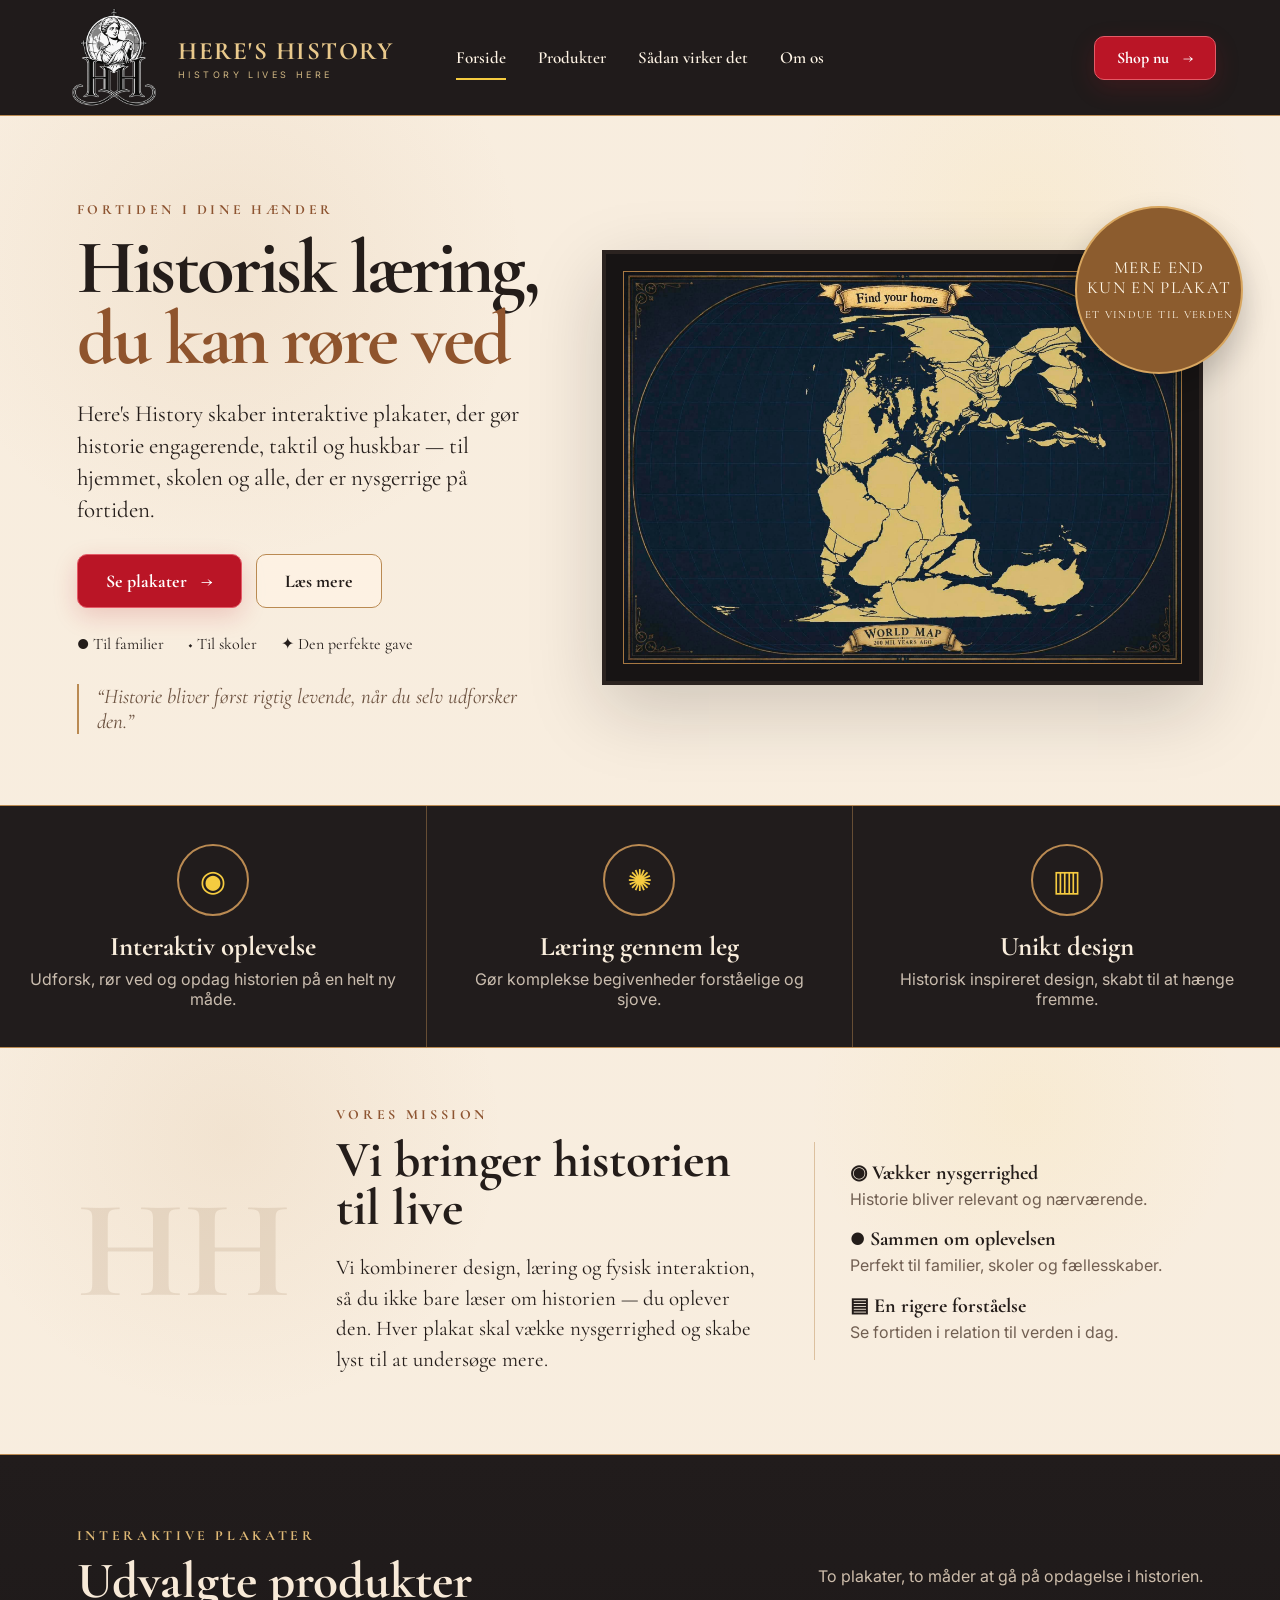
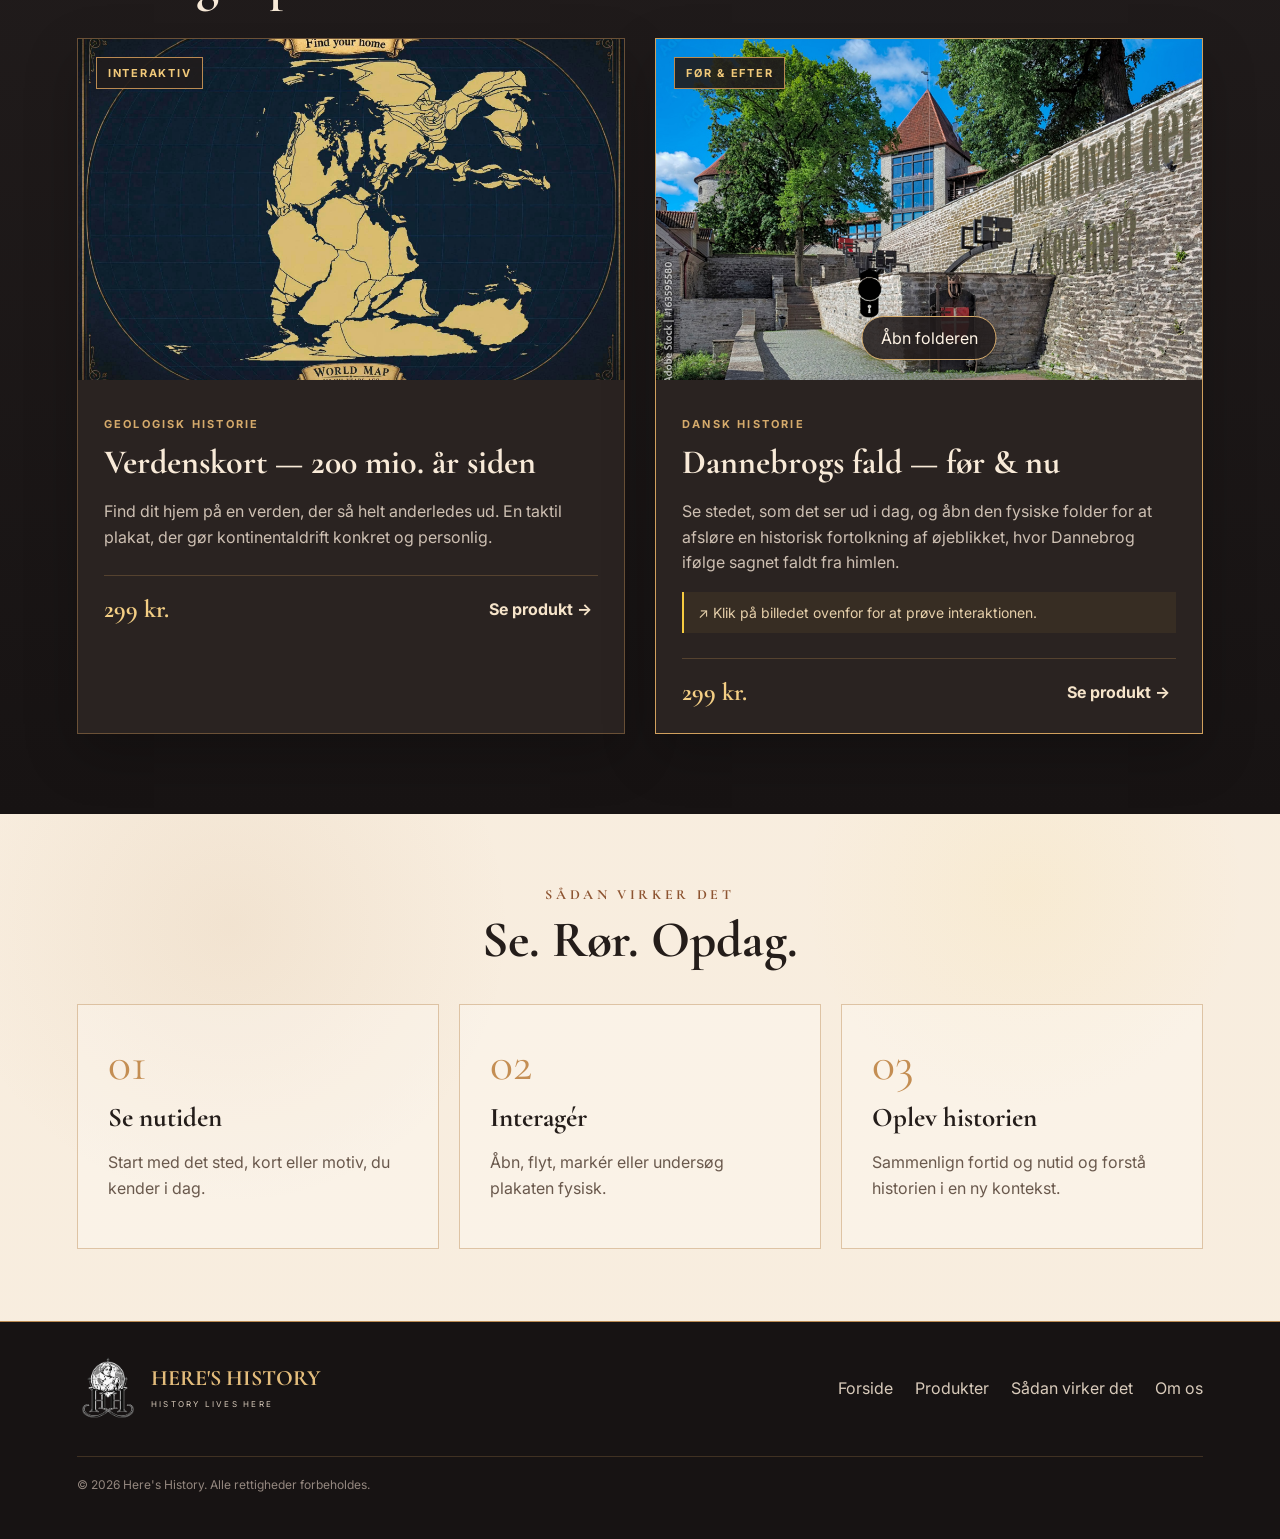
==== index.html @ 6cce4ac6 "Initial commit" ====
<!doctype html>
<html lang="da">

<head>
  <meta charset="utf-8" />
  <meta name="viewport" content="width=device-width, initial-scale=1" />

  <meta
          name="description"
          content="Here's History – historisk læring gennem interaktive plakater."
  />

  <title>Here's History — Historisk læring, du kan røre ved</title>

  <!-- Google Fonts -->
  <link rel="preconnect" href="https://fonts.googleapis.com">
  <link rel="preconnect" href="https://fonts.gstatic.com" crossorigin>

  <link
          href="https://fonts.googleapis.com/css2?family=Cormorant+Garamond:wght@500;600;700&family=Inter:wght@400;500;600;700&display=swap"
          rel="stylesheet"
  >

  <!-- CSS -->
  <link rel="stylesheet" href="style.css" />

  <!-- JavaScript -->
  <script src="script.js" defer></script>
</head>

<body>


<!-- =====================================================
     HEADER / NAVIGATION
====================================================== -->

<header class="site-header" id="top">

  <!-- Logo -->
  <a
          class="brand"
          href="#top"
          aria-label="Here's History forside"
  >

    <img
            src="assets/logo.png"
            alt="Here's History logo"
    />

    <div>
        <span class="brand-name">
          HERE'S HISTORY
        </span>

      <span class="brand-tagline">
          HISTORY LIVES HERE
        </span>
    </div>

  </a>


  <!-- Mobile menu button -->
  <button
          class="menu-toggle"
          aria-label="Åbn menu"
          aria-expanded="false"
  >
    ☰
  </button>


  <!-- Navigation -->
  <nav
          class="main-nav"
          aria-label="Primær navigation"
  >

    <a
            class="active"
            href="#top"
    >
      Forside
    </a>

    <a href="#products">
      Produkter
    </a>

    <a href="#how">
      Sådan virker det
    </a>

    <a href="#about">
      Om os
    </a>

  </nav>


  <!-- Shop button -->
  <a
          class="btn btn-red btn-small"
          href="#products"
  >
    Shop nu
    <span>→</span>
  </a>

</header>



<main>


  <!-- =====================================================
       SECTION 1: HERO
  ====================================================== -->

  <section class="hero parchment-section">


    <!-- Hero text -->
    <div class="hero-copy reveal">

      <p class="eyebrow">
        FORTIDEN I DINE HÆNDER
      </p>

      <h1>
        Historisk læring,
        <br>
        <span>du kan røre ved</span>
      </h1>

      <p class="lead">
        Here's History skaber interaktive plakater,
        der gør historie engagerende, taktil og huskbar
        — til hjemmet, skolen og alle, der er
        nysgerrige på fortiden.
      </p>


      <!-- Hero buttons -->
      <div class="hero-actions">

        <a
                class="btn btn-red"
                href="#products"
        >
          Se plakater
          <span>→</span>
        </a>

        <a
                class="btn btn-outline"
                href="#about"
        >
          Læs mere
        </a>

      </div>


      <!-- Target groups -->
      <div class="audiences">

          <span>
            ● Til familier
          </span>

        <span>
            ◆ Til skoler
          </span>

        <span>
            ✦ Den perfekte gave
          </span>

      </div>


      <!-- Quote -->
      <blockquote>
        “Historie bliver først rigtig levende,
        når du selv udforsker den.”
      </blockquote>

    </div>



    <!-- Hero product image -->
    <div class="hero-visual reveal">

      <div class="hero-frame">

        <img
                src="assets/world-map.png"
                alt="Interaktiv verdenskort-plakat fra Here's History"
        />

      </div>


      <!-- Hero badge -->
      <div class="hero-badge">

        MERE END
        <br>

        KUN EN PLAKAT
        <br>

        <span>
            ET VINDUE TIL VERDEN
          </span>

      </div>

    </div>

  </section>



  <!-- =====================================================
       SECTION 2: BENEFITS
  ====================================================== -->

  <section
          class="benefits"
          id="how"
  >


    <!-- Benefit 1 -->
    <article>

      <div class="icon">
        ◉
      </div>

      <h3>
        Interaktiv oplevelse
      </h3>

      <p>
        Udforsk, rør ved og opdag historien
        på en helt ny måde.
      </p>

    </article>


    <!-- Benefit 2 -->
    <article>

      <div class="icon">
        ✺
      </div>

      <h3>
        Læring gennem leg
      </h3>

      <p>
        Gør komplekse begivenheder
        forståelige og sjove.
      </p>

    </article>


    <!-- Benefit 3 -->
    <article>

      <div class="icon">
        ▥
      </div>

      <h3>
        Unikt design
      </h3>

      <p>
        Historisk inspireret design,
        skabt til at hænge fremme.
      </p>

    </article>

  </section>



  <!-- =====================================================
       SECTION 3: ABOUT / MISSION
  ====================================================== -->

  <section
          class="mission parchment-section"
          id="about"
  >


    <!-- Decorative text -->
    <div
            class="mission-art"
            aria-hidden="true"
    >
      HH
    </div>


    <!-- Mission text -->
    <div class="mission-copy reveal">

      <p class="eyebrow">
        VORES MISSION
      </p>

      <h2>
        Vi bringer historien til live
      </h2>

      <p>
        Vi kombinerer design, læring og fysisk
        interaktion, så du ikke bare læser om
        historien — du oplever den.

        Hver plakat skal vække nysgerrighed
        og skabe lyst til at undersøge mere.
      </p>

    </div>


    <!-- Mission points -->
    <div class="mission-points reveal">


      <div>

        <strong>
          ◉ Vækker nysgerrighed
        </strong>

        <span>
            Historie bliver relevant og nærværende.
          </span>

      </div>


      <div>

        <strong>
          ● Sammen om oplevelsen
        </strong>

        <span>
            Perfekt til familier, skoler
            og fællesskaber.
          </span>

      </div>


      <div>

        <strong>
          ▤ En rigere forståelse
        </strong>

        <span>
            Se fortiden i relation
            til verden i dag.
          </span>

      </div>

    </div>

  </section>



  <!-- =====================================================
       SECTION 4: PRODUCTS
  ====================================================== -->

  <section
          class="products-section"
          id="products"
  >


    <!-- Products heading -->
    <div class="section-heading">

      <div>

        <p class="eyebrow light">
          INTERAKTIVE PLAKATER
        </p>

        <h2>
          Udvalgte produkter
        </h2>

      </div>


      <p class="section-intro">
        To plakater, to måder at gå på
        opdagelse i historien.
      </p>

    </div>



    <!-- Product grid -->
    <div class="product-grid">


      <!-- =================================================
           PRODUCT 1: WORLD MAP
      ================================================== -->

      <article class="product-card reveal">


        <!-- Product image -->
        <div class="product-media map-product">

          <img
                  src="assets/world-map.png"
                  alt="Verdenskort 200 millioner år siden"
          />

          <span class="product-chip">
              INTERAKTIV
            </span>

        </div>



        <!-- Product information -->
        <div class="product-info">

          <p class="product-kicker">
            GEOLOGISK HISTORIE
          </p>

          <h3>
            Verdenskort — 200 mio. år siden
          </h3>

          <p>
            Find dit hjem på en verden,
            der så helt anderledes ud.

            En taktil plakat, der gør
            kontinentaldrift konkret og personlig.
          </p>


          <div class="product-bottom">

            <strong>
              299 kr.
            </strong>

            <button class="text-link">
              Se produkt →
            </button>

          </div>

        </div>

      </article>



      <!-- =================================================
           PRODUCT 2: DANNEBROG
      ================================================== -->

      <article class="product-card featured reveal">


        <!-- Interactive product image -->
        <div
                class="product-media dannebrog-demo"
                data-state="closed"
        >


          <!-- Current image -->
          <img
                  class="dannebrog-img now"
                  src="assets/dannebrog-now.jpg"
                  alt="Nutidigt billede af stedet for fortællingen om Dannebrogs fald"
          />


          <!-- Historical image -->
          <img
                  class="dannebrog-img past"
                  src="assets/dannebrog-open.jpg"
                  alt="Historisk motiv vist når Dannebrog-folderen åbnes"
          />


          <!-- Interactive overlay -->
          <div class="fold-overlay">

            <span class="fold-line"></span>


            <button
                    class="fold-toggle"
                    type="button"
                    aria-pressed="false"
            >

                <span class="closed-label">
                  Åbn folderen
                </span>

              <span class="open-label">
                  Luk folderen
                </span>

            </button>

          </div>


          <span class="product-chip">
              FØR & EFTER
            </span>

        </div>



        <!-- Product information -->
        <div class="product-info">

          <p class="product-kicker">
            DANSK HISTORIE
          </p>

          <h3>
            Dannebrogs fald — før & nu
          </h3>

          <p>
            Se stedet, som det ser ud i dag,
            og åbn den fysiske folder for at
            afsløre en historisk fortolkning af
            øjeblikket, hvor Dannebrog ifølge
            sagnet faldt fra himlen.
          </p>


          <!-- Interaction message -->
          <div class="interaction-note">

              <span>
                ↗
              </span>

            Klik på billedet ovenfor
            for at prøve interaktionen.

          </div>


          <div class="product-bottom">

            <strong>
              299 kr.
            </strong>

            <button class="text-link">
              Se produkt →
            </button>

          </div>

        </div>

      </article>

    </div>

  </section>



  <!-- =====================================================
       SECTION 5: HOW IT WORKS
  ====================================================== -->

  <section class="story-strip parchment-section">


    <p class="eyebrow">
      SÅDAN VIRKER DET
    </p>


    <h2>
      Se. Rør. Opdag.
    </h2>



    <div class="steps">


      <!-- Step 1 -->
      <div>

          <span>
            01
          </span>

        <h3>
          Se nutiden
        </h3>

        <p>
          Start med det sted, kort eller motiv,
          du kender i dag.
        </p>

      </div>


      <!-- Step 2 -->
      <div>

          <span>
            02
          </span>

        <h3>
          Interagér
        </h3>

        <p>
          Åbn, flyt, markér eller undersøg
          plakaten fysisk.
        </p>

      </div>


      <!-- Step 3 -->
      <div>

          <span>
            03
          </span>

        <h3>
          Oplev historien
        </h3>

        <p>
          Sammenlign fortid og nutid
          og forstå historien i en ny kontekst.
        </p>

      </div>

    </div>

  </section>


</main>



<!-- =====================================================
     FOOTER
====================================================== -->

<footer class="footer">


  <!-- Footer logo -->
  <div class="footer-brand">

    <img
            src="assets/logo.png"
            alt="Here's History logo"
    />

    <div>

      <strong>
        HERE'S HISTORY
      </strong>

      <span>
          HISTORY LIVES HERE
        </span>

    </div>

  </div>



  <!-- Footer navigation -->
  <nav>

    <a href="#top">
      Forside
    </a>

    <a href="#products">
      Produkter
    </a>

    <a href="#how">
      Sådan virker det
    </a>

    <a href="#about">
      Om os
    </a>

  </nav>



  <!-- Copyright -->
  <p>
    © 2026 Here's History.
    Alle rettigheder forbeholdes.
  </p>

</footer>


</body>
</html>
---- style.css ----
/* =========================================================
   01. BRAND COLORS / VARIABLES
========================================================= */

:root {
  --black: #211c1c;
  --brown: #ba8a52;
  --cream: #fff4e5;
  --gold: #f5cb40;
  --red: #ba1526;

  --ink: #241d1a;
  --muted: #66584c;

  --line: rgba(186, 138, 82, 0.45);

  --shadow:
          0 24px 70px rgba(24, 18, 14, 0.18);
}



/* =========================================================
   02. RESET / GENERAL
========================================================= */

* {
  box-sizing: border-box;
}

html {
  scroll-behavior: smooth;
}

body {
  margin: 0;

  background: var(--black);
  color: var(--ink);

  font-family:
          Inter,
          system-ui,
          sans-serif;
}

a {
  color: inherit;
  text-decoration: none;
}

button {
  font: inherit;
}

img {
  display: block;
  max-width: 100%;
}



/* =========================================================
   03. HEADER
========================================================= */

.site-header {
  height: 116px;

  position: sticky;
  top: 0;

  z-index: 50;

  display: grid;
  grid-template-columns:
    1fr auto 1fr;

  align-items: center;

  gap: 28px;

  padding:
          0 5vw;

  background:
          rgba(33, 28, 28, 0.97);

  border-bottom:
          1px solid var(--brown);

  color:
          var(--cream);

  backdrop-filter:
          blur(14px);
}



/* =========================================================
   04. BRAND / LOGO
========================================================= */

.brand {
  display: flex;
  align-items: center;

  gap: 14px;

  width: max-content;
}

.brand img {
  width: 100px;
  height: 100px;

  object-fit: contain;
}

.brand-name {
  display: block;

  font-family:
          "Cormorant Garamond",
          serif;

  font-weight: 700;

  font-size: 25px;

  letter-spacing:
          0.06em;

  color:
          #e9c98c;
}

.brand-tagline {
  display: block;

  margin-top: 3px;

  font-size: 9px;

  letter-spacing:
          0.38em;

  color:
          #d1b783;
}



/* =========================================================
   05. NAVIGATION
========================================================= */

.main-nav {
  display: flex;

  align-items: center;

  gap: 32px;
}

.main-nav a {
  position: relative;

  font-family:
          "Cormorant Garamond",
          serif;

  font-weight: 600;

  font-size: 17px;
}


/* Navigation underline */

.main-nav a::after {
  content: "";

  position: absolute;

  left: 0;
  right: 100%;

  bottom: -12px;

  height: 2px;

  background:
          var(--gold);

  transition:
          0.25s;
}

.main-nav a:hover::after,
.main-nav a.active::after {
  right: 0;
}


/* Header shop button */

.site-header > .btn {
  justify-self: end;
}


/* Mobile menu button */

.menu-toggle {
  display: none;

  background:
          none;

  border:
          0;

  color:
          white;

  font-size:
          26px;

  cursor:
          pointer;
}



/* =========================================================
   06. BUTTONS
========================================================= */

.btn {
  display:
          inline-flex;

  align-items:
          center;

  justify-content:
          center;

  gap:
          14px;

  padding:
          15px 28px;

  border-radius:
          10px;

  border:
          1px solid transparent;

  font-family:
          "Cormorant Garamond",
          serif;

  font-size:
          18px;

  font-weight:
          700;

  transition:
          0.2s;

  cursor:
          pointer;
}

.btn:hover {
  transform:
          translateY(-2px);
}


/* Red button */

.btn-red {
  background:
          var(--red);

  color:
          white;

  border-color:
          #e45b67;

  box-shadow:
          0 8px 24px
          rgba(186, 21, 38, 0.18);
}


/* Outline button */

.btn-outline {
  background:
          rgba(255, 244, 229, 0.7);

  border-color:
          var(--brown);
}


/* Small button */

.btn-small {
  padding:
          11px 22px;

  font-size:
          16px;
}



/* =========================================================
   07. PARCHMENT BACKGROUND
========================================================= */

.parchment-section {

  background:

          radial-gradient(
                  circle at 18% 22%,
                  rgba(186, 138, 82, 0.10),
                  transparent 25%
          ),

          radial-gradient(
                  circle at 80% 15%,
                  rgba(245, 203, 64, 0.08),
                  transparent 20%
          ),

          linear-gradient(
                  0deg,
                  rgba(255, 244, 229, 0.97),
                  rgba(255, 244, 229, 0.97)
          );
}



/* =========================================================
   08. SHARED HEADINGS
========================================================= */

.eyebrow {
  margin:
          0 0 14px;

  font-family:
          "Cormorant Garamond",
          serif;

  font-size:
          14px;

  font-weight:
          700;

  letter-spacing:
          0.26em;

  color:
          #8d5431;
}

.eyebrow.light {
  color:
          #dfb976;
}


.hero h1,
.mission h2,
.products-section h2,
.story-strip h2 {

  margin:
          0;

  font-family:
          "Cormorant Garamond",
          serif;

  font-weight:
          700;

  line-height:
          0.93;
}



/* =========================================================
   09. HERO SECTION
========================================================= */

.hero {
  min-height:
          690px;

  display:
          grid;

  grid-template-columns:
    0.9fr 1.15fr;

  gap:
          55px;

  align-items:
          center;

  padding:
          64px 6vw 50px;

  border-bottom:
          1px solid var(--brown);

  overflow:
          hidden;
}


/* Hero heading */

.hero h1 {
  font-size:
          clamp(52px, 6vw, 88px);

  letter-spacing:
          -0.035em;
}

.hero h1 span {
  color:
          #8f542d;
}


/* Hero text */

.lead {
  max-width:
          650px;

  font-family:
          "Cormorant Garamond",
          serif;

  font-size:
          23px;

  line-height:
          1.4;
}


/* Hero buttons */

.hero-actions {
  display:
          flex;

  gap:
          14px;

  margin:
          28px 0 26px;
}


/* Audience information */

.audiences {
  display:
          flex;

  flex-wrap:
          wrap;

  gap:
          24px;

  font-family:
          "Cormorant Garamond",
          serif;

  font-size:
          16px;
}


/* Quote */

.hero blockquote {
  max-width:
          490px;

  margin:
          30px 0 0;

  padding-left:
          18px;

  border-left:
          2px solid var(--brown);

  font-family:
          "Cormorant Garamond",
          serif;

  font-style:
          italic;

  font-size:
          21px;

  color:
          #6c5240;
}



/* =========================================================
   10. HERO IMAGE
========================================================= */

.hero-visual {
  position:
          relative;
}

.hero-frame {
  padding:
          17px;

  background:
          #171414;

  border:
          4px solid #2b2320;

  box-shadow:
          var(--shadow);

}

.hero-frame img {
  width:
          100%;

  aspect-ratio:
          1.42 / 1;

  object-fit:
          cover;

  border:
          1px solid #a67842;
}



/* Hero round badge */

.hero-badge {
  position:
          absolute;

  top:
          -44px;

  right:
          -40px;

  width:
          168px;

  height:
          168px;

  border-radius:
          50%;

  display:
          grid;

  place-content:
          center;

  text-align:
          center;

  background:
          #8c5c2e;

  color:
          #fff7e8;

  border:
          2px solid #d8a65f;

  font-family:
          "Cormorant Garamond",
          serif;

  font-size:
          17px;

  line-height:
          1.2;

  letter-spacing:
          0.08em;

  box-shadow:
          0 14px 30px
          rgba(0, 0, 0, 0.2);
}

.hero-badge span {
  display:
          block;

  margin-top:
          10px;

  font-size:
          11px;
}



/* =========================================================
   11. BENEFITS SECTION
========================================================= */

.benefits {
  display:
          grid;

  grid-template-columns:
    repeat(3, 1fr);

  max-width:
          1400px;

  margin:
          auto;

  color:
          #f9eddc;
}

.benefits article {
  padding:
          38px 28px;

  text-align:
          center;

  border-right:
          1px solid rgba(186, 138, 82, 0.45);
}

.benefits article:last-child {
  border-right:
          0;
}



/* Benefit icon */

.icon {
  width:
          72px;

  height:
          72px;

  margin:
          0 auto 14px;

  display:
          grid;

  place-content:
          center;

  border:
          2px solid var(--brown);

  border-radius:
          50%;

  font-size:
          30px;

  color:
          var(--gold);
}


.benefits h3 {
  margin:
          0 0 6px;

  font-family:
          "Cormorant Garamond",
          serif;

  font-size:
          27px;
}

.benefits p {
  margin:
          0;

  color:
          #cabdaf;
}



/* =========================================================
   12. MISSION / ABOUT SECTION
========================================================= */

.mission {
  display:
          grid;

  grid-template-columns:
    0.45fr 1fr 0.9fr;

  gap:
          45px;

  align-items:
          center;

  padding:
          58px 6vw;

  border-top:
          1px solid var(--brown);

  border-bottom:
          1px solid var(--brown);
}


/* Decorative HH */

.mission-art {
  text-align:
          center;

  font-family:
          "Cormorant Garamond",
          serif;

  font-size:
          140px;

  font-weight:
          700;

  color:
          rgba(125, 82, 45, 0.12);
}


.mission h2,
.products-section h2,
.story-strip h2 {
  font-size:
          clamp(42px, 4vw, 62px);
}


.mission-copy p:last-child {
  font-family:
          "Cormorant Garamond",
          serif;

  font-size:
          21px;

  line-height:
          1.45;
}



/* Mission points */

.mission-points {
  padding-left:
          35px;

  border-left:
          1px solid var(--line);
}

.mission-points div {
  display:
          grid;

  gap:
          4px;

  margin:
          18px 0;
}

.mission-points strong {
  font-family:
          "Cormorant Garamond",
          serif;

  font-size:
          20px;
}

.mission-points span {
  color:
          #715f52;
}



/* =========================================================
   13. PRODUCTS SECTION
========================================================= */

.products-section {
  padding:
          72px 6vw 80px;

  color:
          #f8ead8;

  background:
          linear-gradient(
                  180deg,
                  #211c1c,
                  #171313
          );
}



/* Product heading */

.section-heading {
  max-width:
          1500px;

  margin:
          0 auto 32px;

  display:
          flex;

  justify-content:
          space-between;

  align-items:
          end;

  gap:
          30px;
}

.section-intro {
  max-width:
          460px;

  color:
          #cdbdab;

  line-height:
          1.6;
}



/* Product grid */

.product-grid {
  max-width:
          1500px;

  margin:
          auto;

  display:
          grid;

  grid-template-columns:
    1fr 1fr;

  gap:
          30px;
}



/* Product card */

.product-card {
  overflow:
          hidden;

  background:
          #2a2321;

  border:
          1px solid rgba(186, 138, 82, 0.45);

  box-shadow:
          0 20px 50px
          rgba(0, 0, 0, 0.22);
}

.product-card.featured {
  border-color:
          #d1a05d;
}



/* Product image */

.product-media {
  position:
          relative;

  overflow:
          hidden;

  aspect-ratio:
          16 / 10;

  background:
          #0d0d0d;
}

.product-media img {
  width:
          100%;

  height:
          100%;

  object-fit:
          cover;
}



/* Product label */

.product-chip {
  position:
          absolute;

  left:
          18px;

  top:
          18px;

  padding:
          8px 11px;

  background:
          rgba(33, 28, 28, 0.9);

  border:
          1px solid var(--brown);

  color:
          #f1c97a;

  font-size:
          11px;

  font-weight:
          700;

  letter-spacing:
          0.16em;
}



/* Product information */

.product-info {
  padding:
          26px;
}

.product-kicker {
  color:
          #d5aa6b;

  font-size:
          11px;

  font-weight:
          700;

  letter-spacing:
          0.2em;
}

.product-info h3 {
  margin:
          8px 0;

  font-family:
          "Cormorant Garamond",
          serif;

  font-size:
          34px;
}

.product-info > p:not(.product-kicker) {
  color:
          #cdbfb2;

  line-height:
          1.6;
}



/* Product bottom */

.product-bottom {
  display:
          flex;

  align-items:
          center;

  justify-content:
          space-between;

  margin-top:
          25px;

  padding-top:
          18px;

  border-top:
          1px solid rgba(186, 138, 82, 0.3);
}

.product-bottom strong {
  font-family:
          "Cormorant Garamond",
          serif;

  font-size:
          25px;

  color:
          #f3ce84;
}

.text-link {
  border:
          0;

  background:
          none;

  color:
          #f6e4ca;

  cursor:
          pointer;

  font-weight:
          700;
}



/* =========================================================
   14. DANNEBROG INTERACTIVE PRODUCT
========================================================= */

.dannebrog-demo {
  cursor:
          pointer;
}


/* Both images */

.dannebrog-img {
  position:
          absolute;

  inset:
          0;

  transition:
          opacity 0.55s ease,
          transform 0.7s ease;
}



/* Historical image hidden by default */

.dannebrog-img.past {
  opacity:
          0;

  transform:
          scale(1.04);
}



/* Historical image when opened */

.dannebrog-demo[data-state="open"] .past {
  opacity:
          1;

  transform:
          scale(1);
}



/* Current image when opened */

.dannebrog-demo[data-state="open"] .now {
  opacity:
          0;

  transform:
          scale(0.98);
}



/* Overlay */

.fold-overlay {
  position:
          absolute;

  inset:
          0;

  pointer-events:
          none;
}



/* Center fold line */

.fold-line {
  position:
          absolute;

  left:
          50%;

  top:
          0;

  bottom:
          0;

  width:
          1px;

  background:
          linear-gradient(
                  transparent,
                  rgba(255, 255, 255, 0.7),
                  transparent
          );

  opacity:
          0.55;
}



/* Open / close button */

.fold-toggle {
  pointer-events:
          auto;

  position:
          absolute;

  left:
          50%;

  bottom:
          20px;

  transform:
          translateX(-50%);

  padding:
          11px 18px;

  border:
          1px solid #d5aa6b;

  border-radius:
          999px;

  background:
          rgba(33, 28, 28, 0.88);

  color:
          #fff4e5;

  cursor:
          pointer;

  box-shadow:
          0 7px 24px
          rgba(0, 0, 0, 0.28);
}



/* Open text hidden initially */

.open-label {
  display:
          none;
}



/* Switch button text */

.dannebrog-demo[data-state="open"]
.closed-label {
  display:
          none;
}

.dannebrog-demo[data-state="open"]
.open-label {
  display:
          inline;
}



/* Interaction information */

.interaction-note {
  margin-top:
          16px;

  padding:
          12px 14px;

  border-left:
          2px solid var(--gold);

  background:
          rgba(245, 203, 64, 0.06);

  color:
          #e5cfaa;

  font-size:
          14px;
}



/* =========================================================
   15. HOW IT WORKS SECTION
========================================================= */

.story-strip {
  padding:
          72px 6vw;
}

.story-strip > .eyebrow,
.story-strip > h2 {
  text-align:
          center;
}



/* Steps */

.steps {
  max-width:
          1200px;

  margin:
          40px auto 0;

  display:
          grid;

  grid-template-columns:
    repeat(3, 1fr);

  gap:
          20px;
}

.steps > div {
  padding:
          30px;

  border:
          1px solid var(--line);

  background:
          rgba(255, 255, 255, 0.25);
}



/* Step numbers */

.steps span {
  font-family:
          "Cormorant Garamond",
          serif;

  font-size:
          48px;

  color:
          #c48e53;
}



.steps h3 {
  margin:
          8px 0;

  font-family:
          "Cormorant Garamond",
          serif;

  font-size:
          27px;
}

.steps p {
  color:
          #6a594d;

  line-height:
          1.6;
}



/* =========================================================
   16. FOOTER
========================================================= */

.footer {
  display:
          grid;

  grid-template-columns:
    1fr auto;

  gap:
          25px;

  padding:
          35px 6vw;

  background:
          #171313;

  color:
          #d9cbbb;

  border-top:
          1px solid var(--brown);
}



/* Footer logo */

.footer-brand {
  display:
          flex;

  align-items:
          center;

  gap:
          12px;
}

.footer-brand img {
  width:
          62px;

  height:
          62px;

  object-fit:
          contain;
}

.footer-brand strong {
  display:
          block;

  font-family:
          "Cormorant Garamond",
          serif;

  font-size:
          22px;

  color:
          #e4bd7c;
}

.footer-brand span {
  font-size:
          8px;

  letter-spacing:
          0.28em;
}



/* Footer navigation */

.footer nav {
  display:
          flex;

  align-items:
          center;

  gap:
          22px;
}



/* Copyright */

.footer p {
  grid-column:
          1 / -1;

  padding-top:
          20px;

  border-top:
          1px solid rgba(186, 138, 82, 0.25);

  font-size:
          12px;

  color:
          #94877f;
}



/* =========================================================
   17. SCROLL ANIMATIONS
========================================================= */

.reveal {
  opacity:
          0;

  transform:
          translateY(18px);

  transition:
          opacity 0.7s ease,
          transform 0.7s ease;
}

.reveal.is-visible {
  opacity:
          1;

  transform:
          none;
}



/* =========================================================
   18. TABLET RESPONSIVE
========================================================= */

@media (max-width: 1050px) {


  /* Header */

  .site-header {
    grid-template-columns:
      1fr auto;
  }


  /* Mobile navigation */

  .main-nav {
    position:
            absolute;

    top:
            96px;

    left:
            0;

    right:
            0;

    display:
            none;

    flex-direction:
            column;

    padding:
            24px;

    background:
            #211c1c;

    border-bottom:
            1px solid var(--brown);
  }

  .main-nav.open {
    display:
            flex;
  }


  /* Hide shop button */

  .site-header > .btn {
    display:
            none;
  }


  /* Show mobile button */

  .menu-toggle {
    display:
            block;

    justify-self:
            end;
  }


  /* Hero */

  .hero {
    grid-template-columns:
      1fr;

    padding-top:
            45px;
  }

  .hero-visual {
    max-width:
            850px;
  }


  /* Mission */

  .mission {
    grid-template-columns:
      1fr;
  }

  .mission-art {
    display:
            none;
  }

  .mission-points {
    padding-left:
            0;

    border-left:
            0;
  }


  /* Products */

  .product-grid {
    grid-template-columns:
      1fr;
  }

}



/* =========================================================
   19. MOBILE RESPONSIVE
========================================================= */

@media (max-width: 700px) {


  /* Header */

  .site-header {
    height:
            78px;

    padding:
            0 20px;
  }


  .brand img {
    width:
            55px;

    height:
            55px;
  }

  .brand-name {
    font-size:
            18px;
  }

  .brand-tagline {
    font-size:
            7px;
  }

  .main-nav {
    top:
            78px;
  }



  /* Hero */

  .hero {
    padding:
            38px 20px;
  }

  .hero h1 {
    font-size:
            50px;
  }

  .lead {
    font-size:
            20px;
  }



  /* Badge */

  .hero-badge {
    width:
            120px;

    height:
            120px;

    right:
            -8px;

    top:
            -26px;

    font-size:
            13px;
  }



  /* Hero buttons */

  .hero-actions {
    flex-direction:
            column;

    align-items:
            stretch;
  }

  .btn {
    width:
            100%;
  }



  /* Benefits */

  .benefits {
    grid-template-columns:
      1fr;
  }

  .benefits article {
    border-right:
            0;

    border-bottom:
            1px solid rgba(186, 138, 82, 0.35);
  }



  /* General section spacing */

  .mission,
  .products-section,
  .story-strip {
    padding-left:
            20px;

    padding-right:
            20px;
  }



  /* Products heading */

  .section-heading {
    display:
            block;
  }

  .section-intro {
    margin-top:
            12px;
  }

  .product-info h3 {
    font-size:
            29px;
  }



  /* Steps */

  .steps {
    grid-template-columns:
      1fr;
  }



  /* Footer */

  .footer {
    grid-template-columns:
      1fr;
  }

  .footer nav {
    flex-wrap:
            wrap;
  }

}
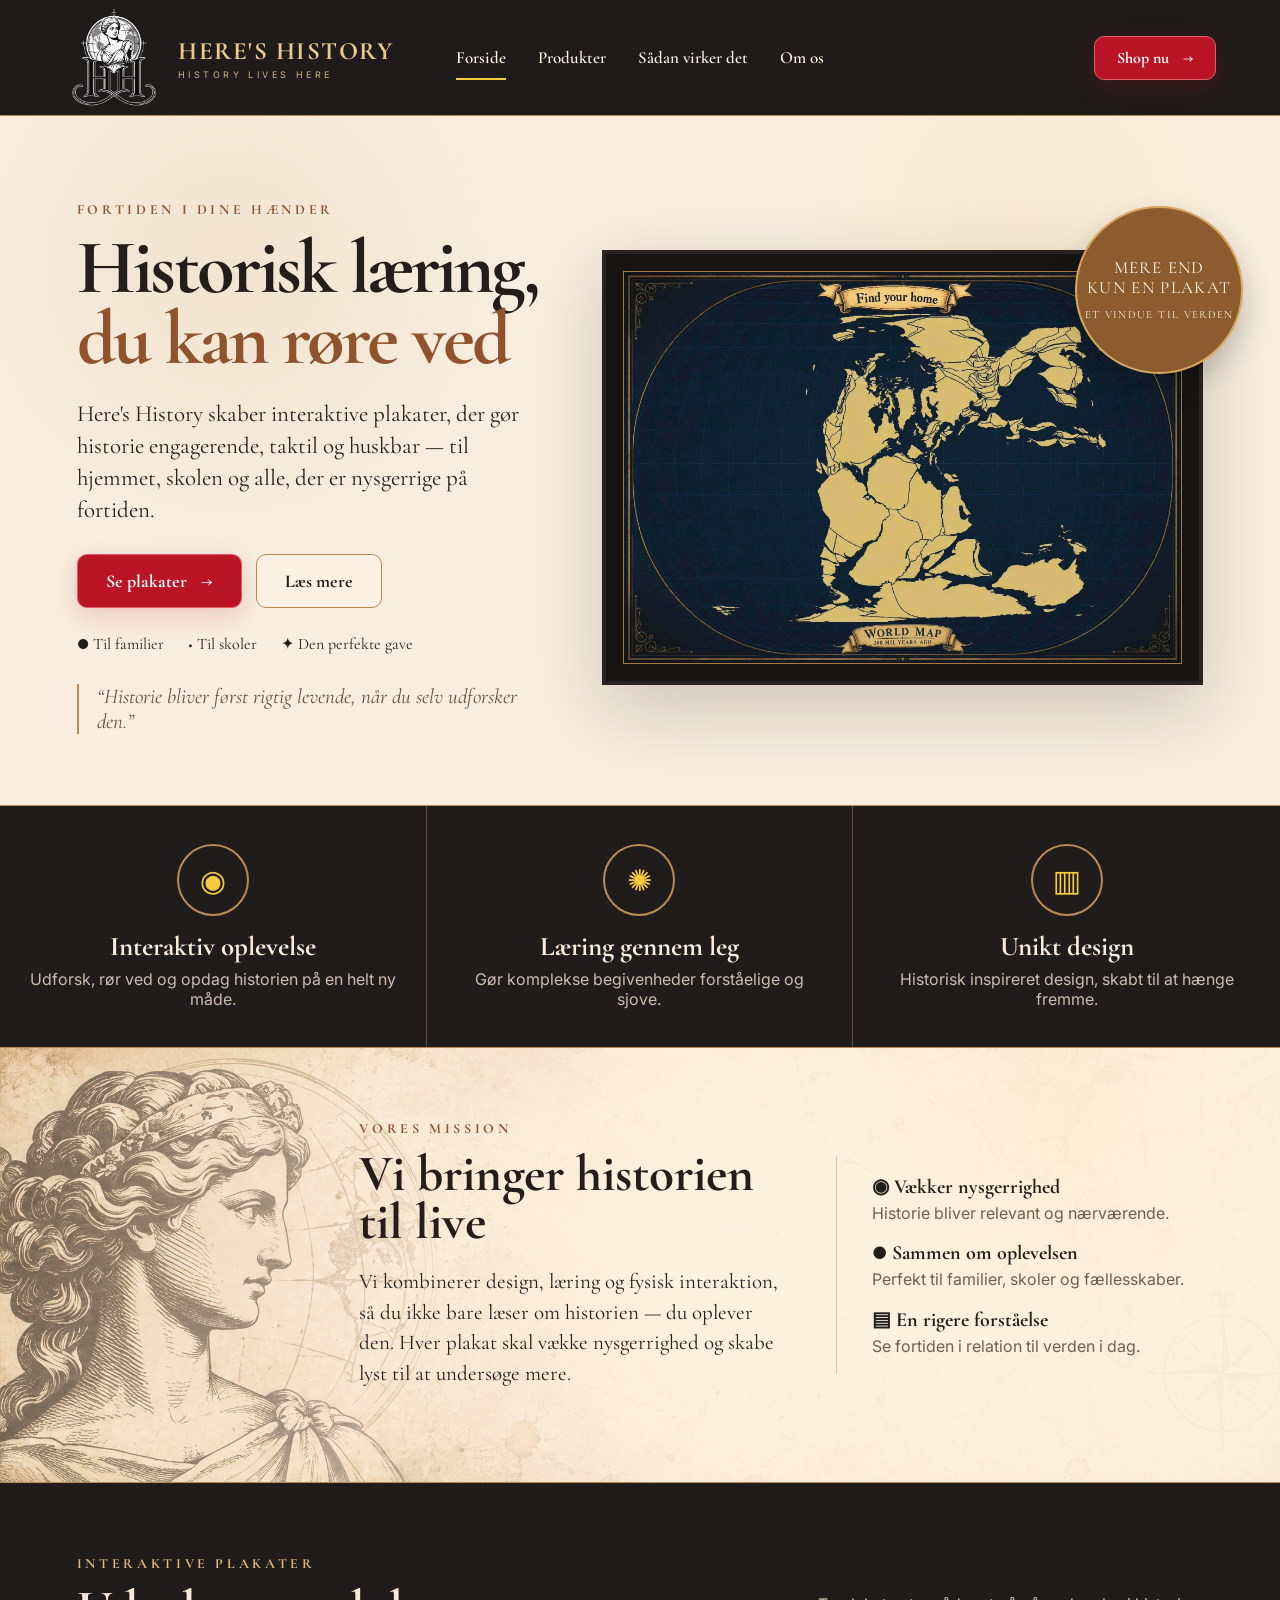
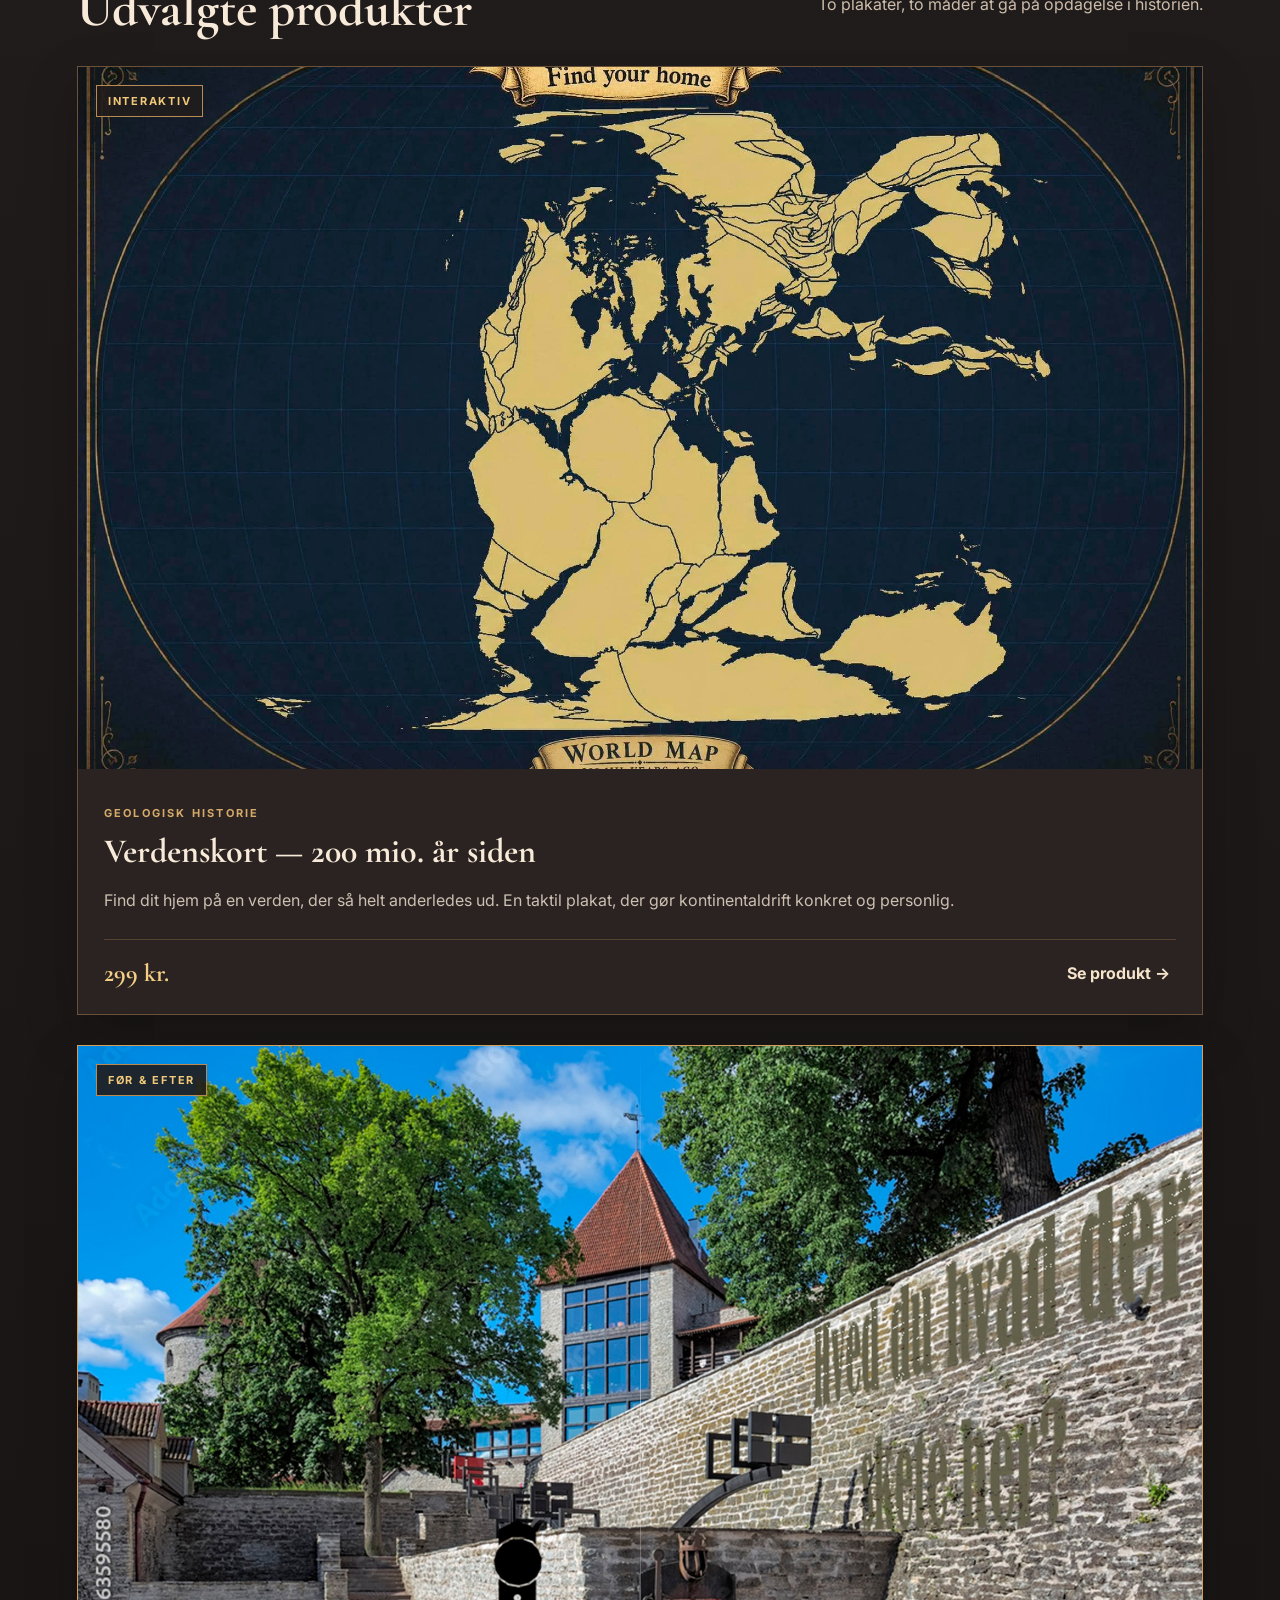
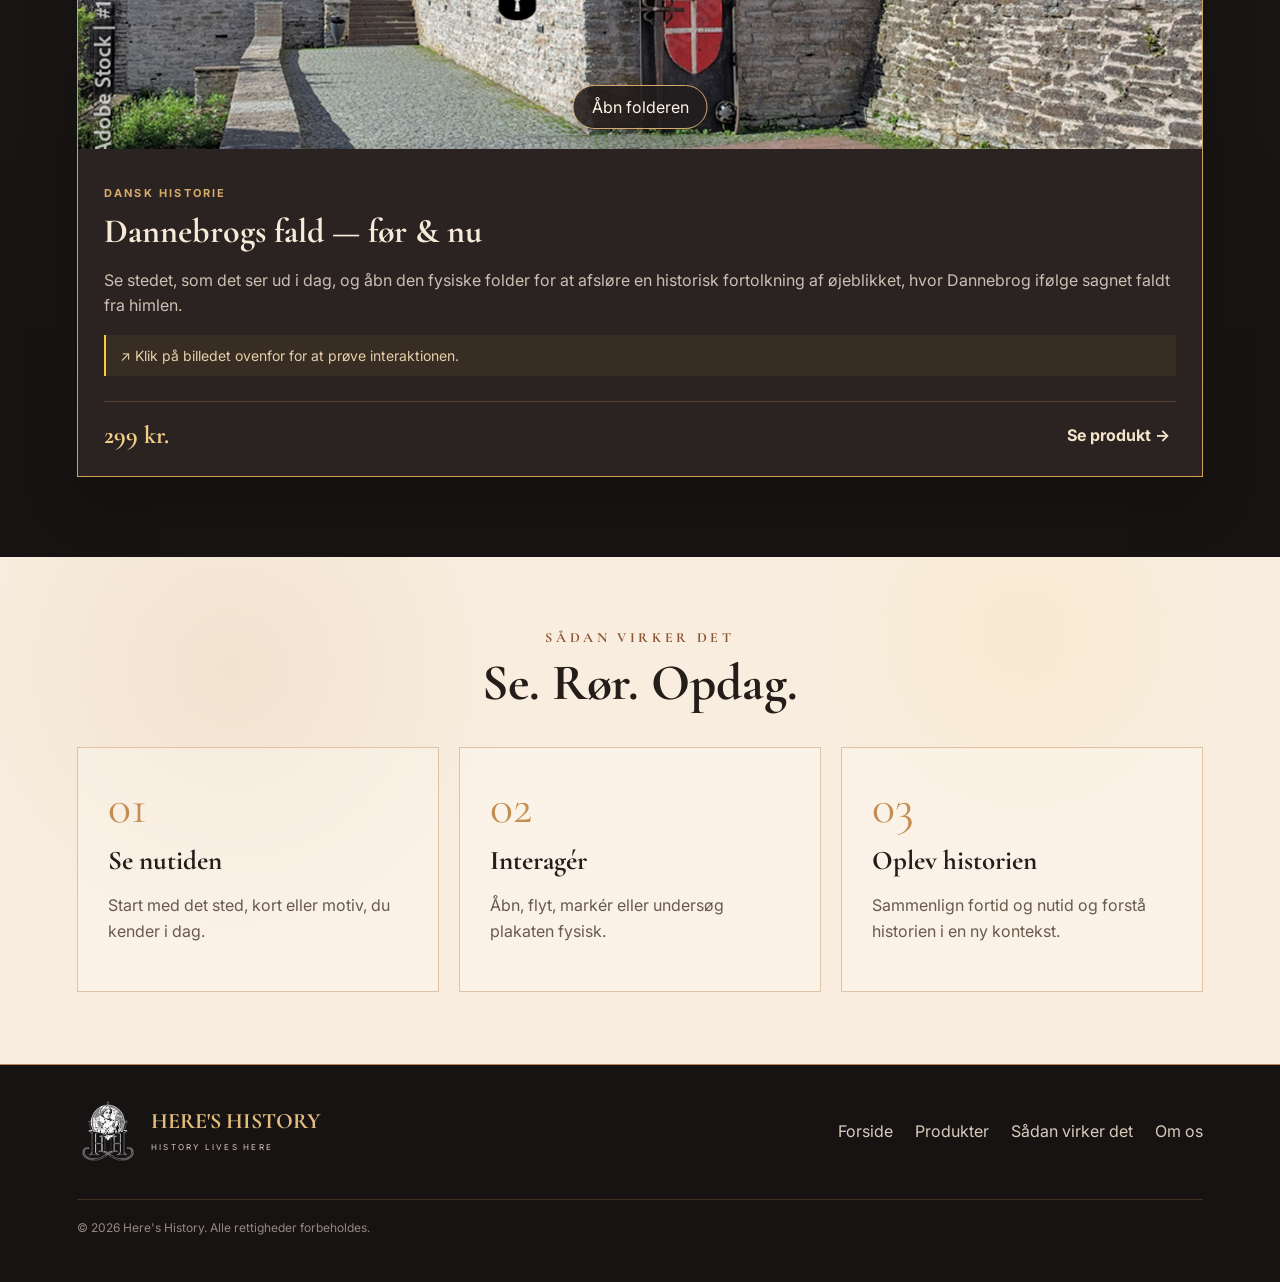
==== commit 464f0ff8: "Update project" ====
--- a/index.html
+++ b/index.html
@@ -298,23 +298,13 @@
 
 
   <!-- =====================================================
-       SECTION 3: ABOUT / MISSION
-  ====================================================== -->
+      SECTION 3: ABOUT / MISSION
+ ====================================================== -->
 
   <section
-          class="mission parchment-section"
+          class="mission mission-banner"
           id="about"
   >
-
-
-    <!-- Decorative text -->
-    <div
-            class="mission-art"
-            aria-hidden="true"
-    >
-      HH
-    </div>
-
 
     <!-- Mission text -->
     <div class="mission-copy reveal">
@@ -342,51 +332,41 @@
     <!-- Mission points -->
     <div class="mission-points reveal">
 
-
       <div>
-
         <strong>
           ◉ Vækker nysgerrighed
         </strong>
 
         <span>
-            Historie bliver relevant og nærværende.
-          </span>
-
-      </div>
-
+        Historie bliver relevant og nærværende.
+      </span>
+      </div>
 
       <div>
-
         <strong>
           ● Sammen om oplevelsen
         </strong>
 
         <span>
-            Perfekt til familier, skoler
-            og fællesskaber.
-          </span>
-
-      </div>
-
+        Perfekt til familier, skoler
+        og fællesskaber.
+      </span>
+      </div>
 
       <div>
-
         <strong>
           ▤ En rigere forståelse
         </strong>
 
         <span>
-            Se fortiden i relation
-            til verden i dag.
-          </span>
-
+        Se fortiden i relation
+        til verden i dag.
+      </span>
       </div>
 
     </div>
 
   </section>
-
 
 
   <!-- =====================================================
--- a/style.css
+++ b/style.css
@@ -744,105 +744,125 @@
 ========================================================= */
 
 .mission {
-  display:
-          grid;
-
-  grid-template-columns:
-    0.45fr 1fr 0.9fr;
-
-  gap:
-          45px;
-
-  align-items:
-          center;
-
-  padding:
-          58px 6vw;
-
-  border-top:
-          1px solid var(--brown);
-
-  border-bottom:
-          1px solid var(--brown);
-}
-
-
-/* Decorative HH */
-
-.mission-art {
-  text-align:
-          center;
-
-  font-family:
-          "Cormorant Garamond",
-          serif;
-
-  font-size:
-          140px;
-
-  font-weight:
-          700;
-
-  color:
-          rgba(125, 82, 45, 0.12);
+  position: relative;
+  isolation: isolate;
+  overflow: hidden;
+
+  display: grid;
+
+  /* Venstre = plads til billedet
+     Midten = mission tekst
+     Højre = mission points */
+  grid-template-columns: 0.55fr 1fr 0.85fr;
+
+  gap: 45px;
+  align-items: center;
+
+  min-height: 430px;
+
+  padding: 72px 6vw;
+
+  border-top: 1px solid var(--brown);
+  border-bottom: 1px solid var(--brown);
+}
+
+.mission-copy {
+  grid-column: 2;
+}
+
+.mission-points {
+  grid-column: 3;
+
+  padding-left: 35px;
+
+  border-left: 1px solid var(--line);
+}
+
+
+/* Full-width background banner */
+
+.mission::before {
+  content: "";
+
+  position: absolute;
+  inset: 0;
+
+  z-index: -2;
+
+  background-image:
+          linear-gradient(
+                  90deg,
+                  rgba(255, 244, 229, 0.12) 0%,
+                  rgba(255, 244, 229, 0.45) 32%,
+                  rgba(255, 244, 229, 0.78) 55%,
+                  rgba(255, 244, 229, 0.88) 100%
+          ),
+          url("assets/mission-image.png");
+
+  background-repeat: no-repeat;
+
+  background-size: cover;
+
+  background-position: left center;
+}
+
+
+/* Extra soft texture / glow */
+.mission::after {
+  content: "";
+
+  position: absolute;
+  inset: 0;
+  z-index: -1;
+  pointer-events: none;
+
+  background:
+          radial-gradient(
+                  circle at 12% 35%,
+                  rgba(186, 138, 82, 0.10),
+                  transparent 22%
+          ),
+          radial-gradient(
+                  circle at 84% 18%,
+                  rgba(245, 203, 64, 0.08),
+                  transparent 18%
+          );
 }
 
 
 .mission h2,
 .products-section h2,
 .story-strip h2 {
-  font-size:
-          clamp(42px, 4vw, 62px);
-}
-
+  font-size: clamp(42px, 4vw, 62px);
+}
 
 .mission-copy p:last-child {
-  font-family:
-          "Cormorant Garamond",
-          serif;
-
-  font-size:
-          21px;
-
-  line-height:
-          1.45;
-}
-
+  font-family: "Cormorant Garamond", serif;
+  font-size: 21px;
+  line-height: 1.45;
+  max-width: 760px;
+}
 
 
 /* Mission points */
-
 .mission-points {
-  padding-left:
-          35px;
-
-  border-left:
-          1px solid var(--line);
+  padding-left: 35px;
+  border-left: 1px solid var(--line);
 }
 
 .mission-points div {
-  display:
-          grid;
-
-  gap:
-          4px;
-
-  margin:
-          18px 0;
+  display: grid;
+  gap: 4px;
+  margin: 18px 0;
 }
 
 .mission-points strong {
-  font-family:
-          "Cormorant Garamond",
-          serif;
-
-  font-size:
-          20px;
+  font-family: "Cormorant Garamond", serif;
+  font-size: 20px;
 }
 
 .mission-points span {
-  color:
-          #715f52;
+  color: #715f52;
 }
 
 
@@ -1626,22 +1646,20 @@
   /* Mission */
 
   .mission {
-    grid-template-columns:
-      1fr;
-  }
-
-  .mission-art {
-    display:
-            none;
-  }
-
+    grid-template-columns: 1fr;
+    gap: 30px;
+  }
+
+  .mission-copy,
   .mission-points {
-    padding-left:
-            0;
-
-    border-left:
-            0;
-  }
+    grid-column: auto;
+  }
+
+  .mission-points {
+    padding-left: 0;
+    border-left: 0;
+  }
+}
 
 
   /* Products */
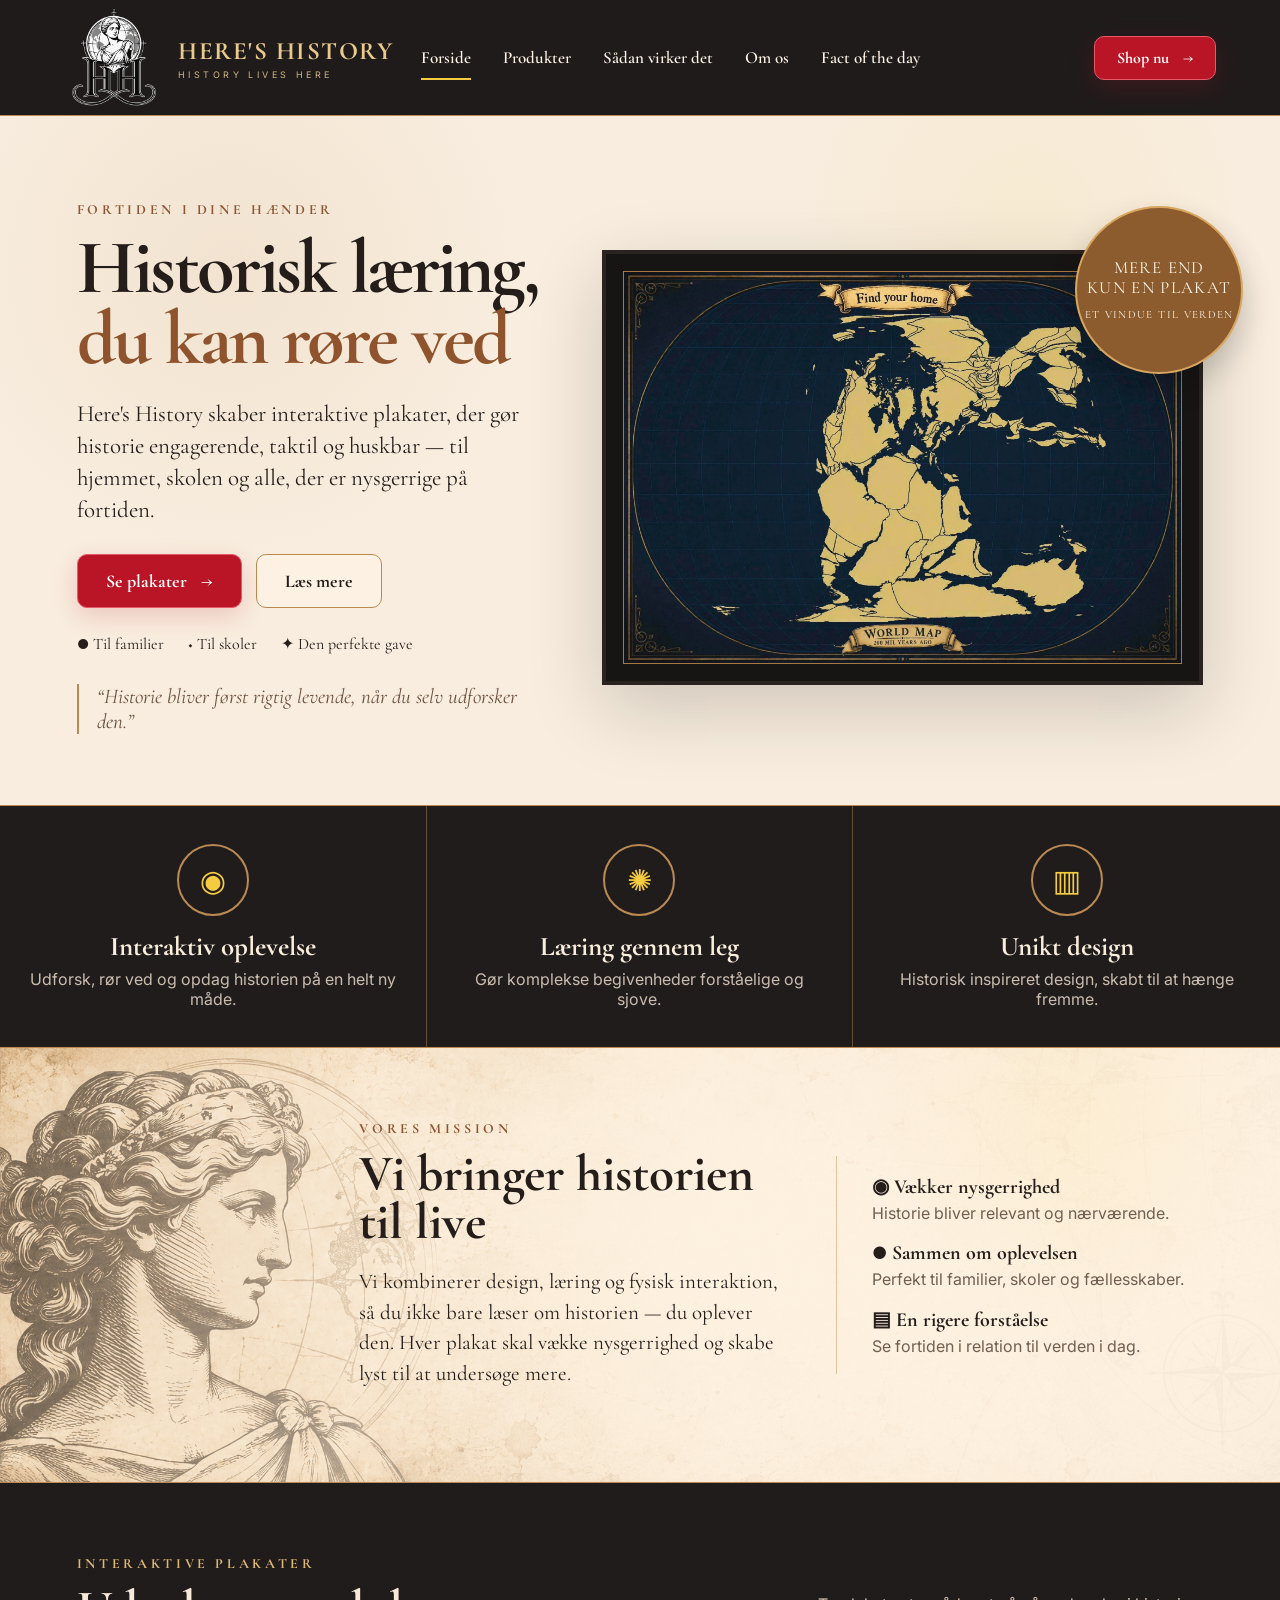
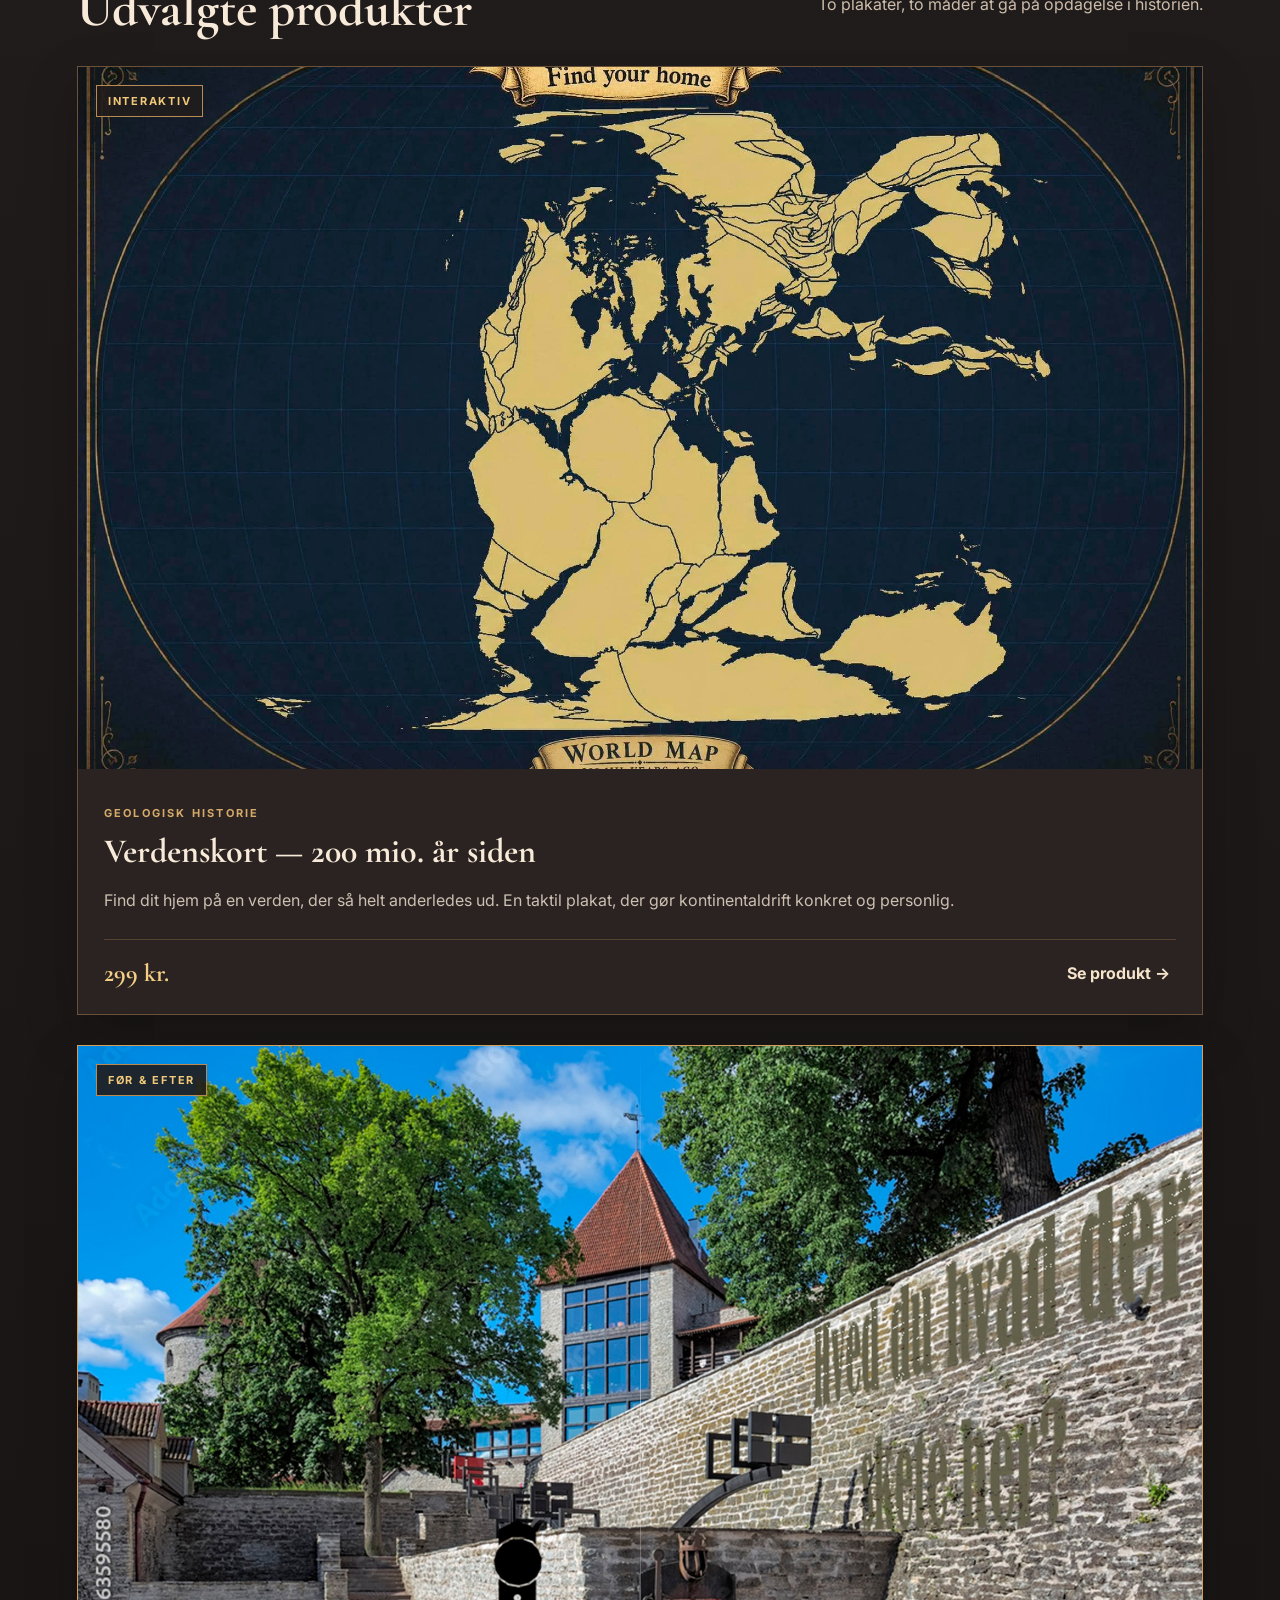
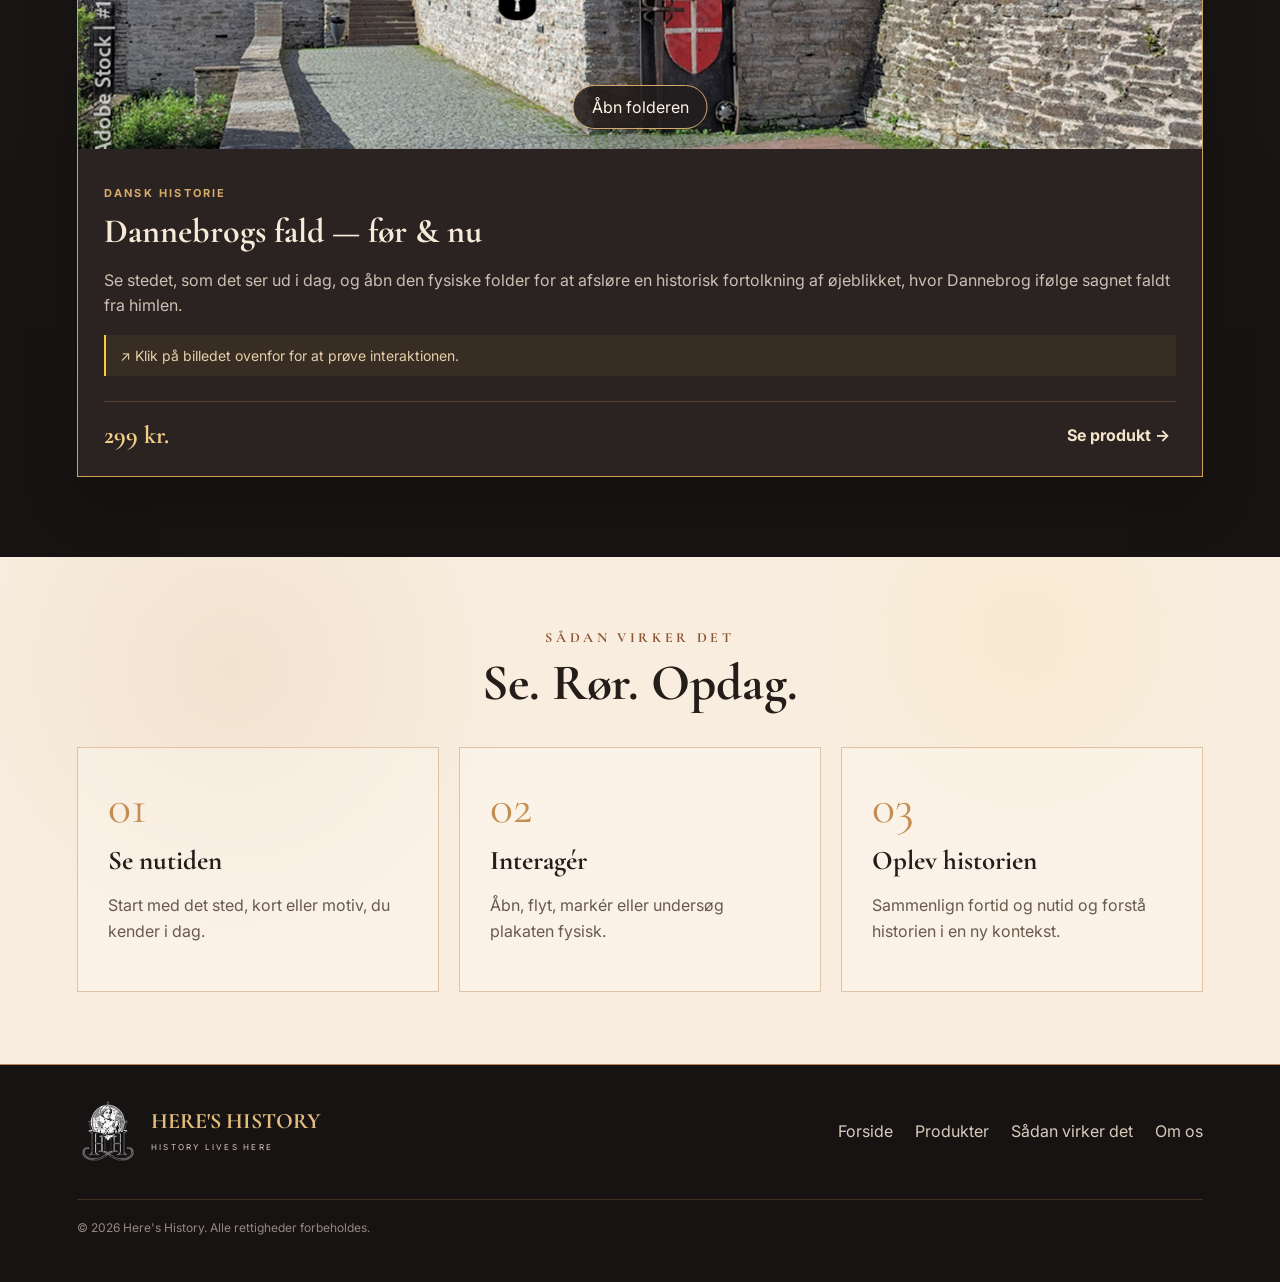
==== commit c3abd6fb: "Added fact page + nav button" ====
--- a/index.html
+++ b/index.html
@@ -96,6 +96,7 @@
     <a href="#about">
       Om os
     </a>
+    <a href="fact.html">Fact of the day</a>
 
   </nav>
 
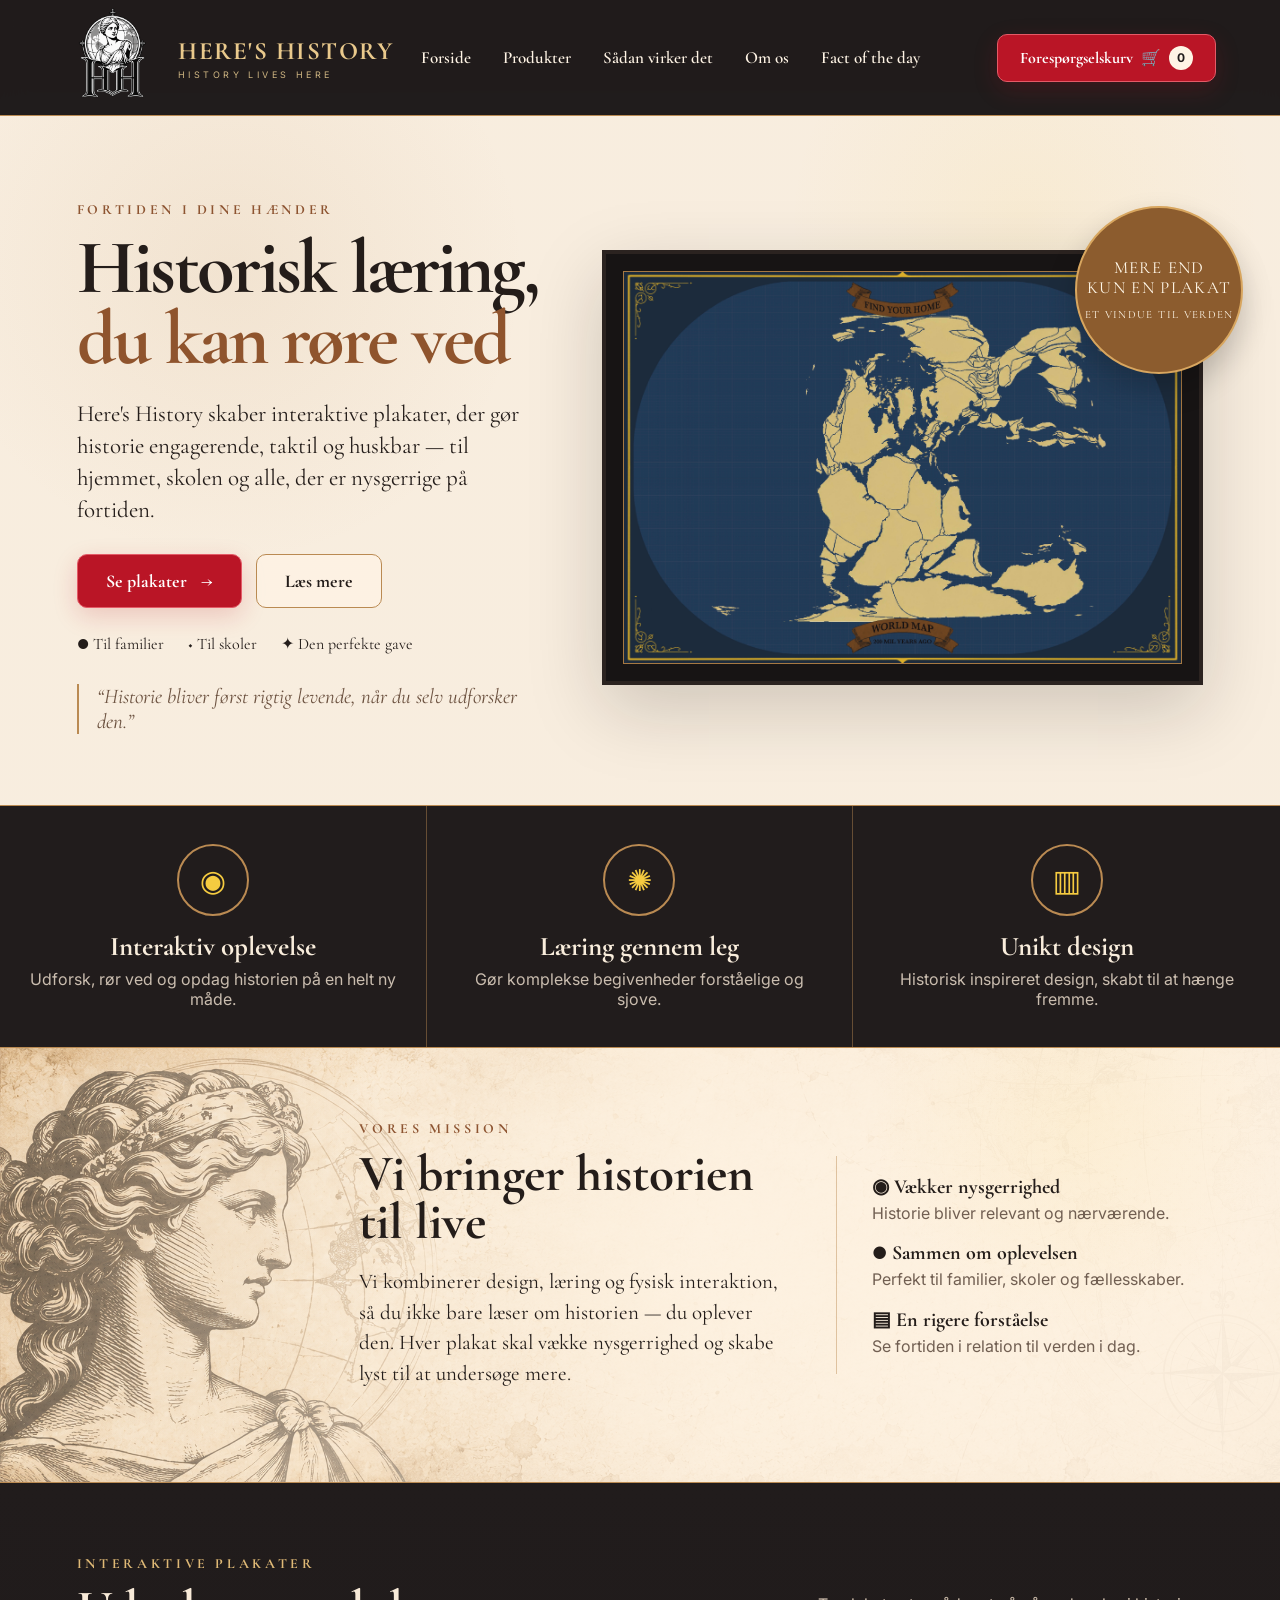
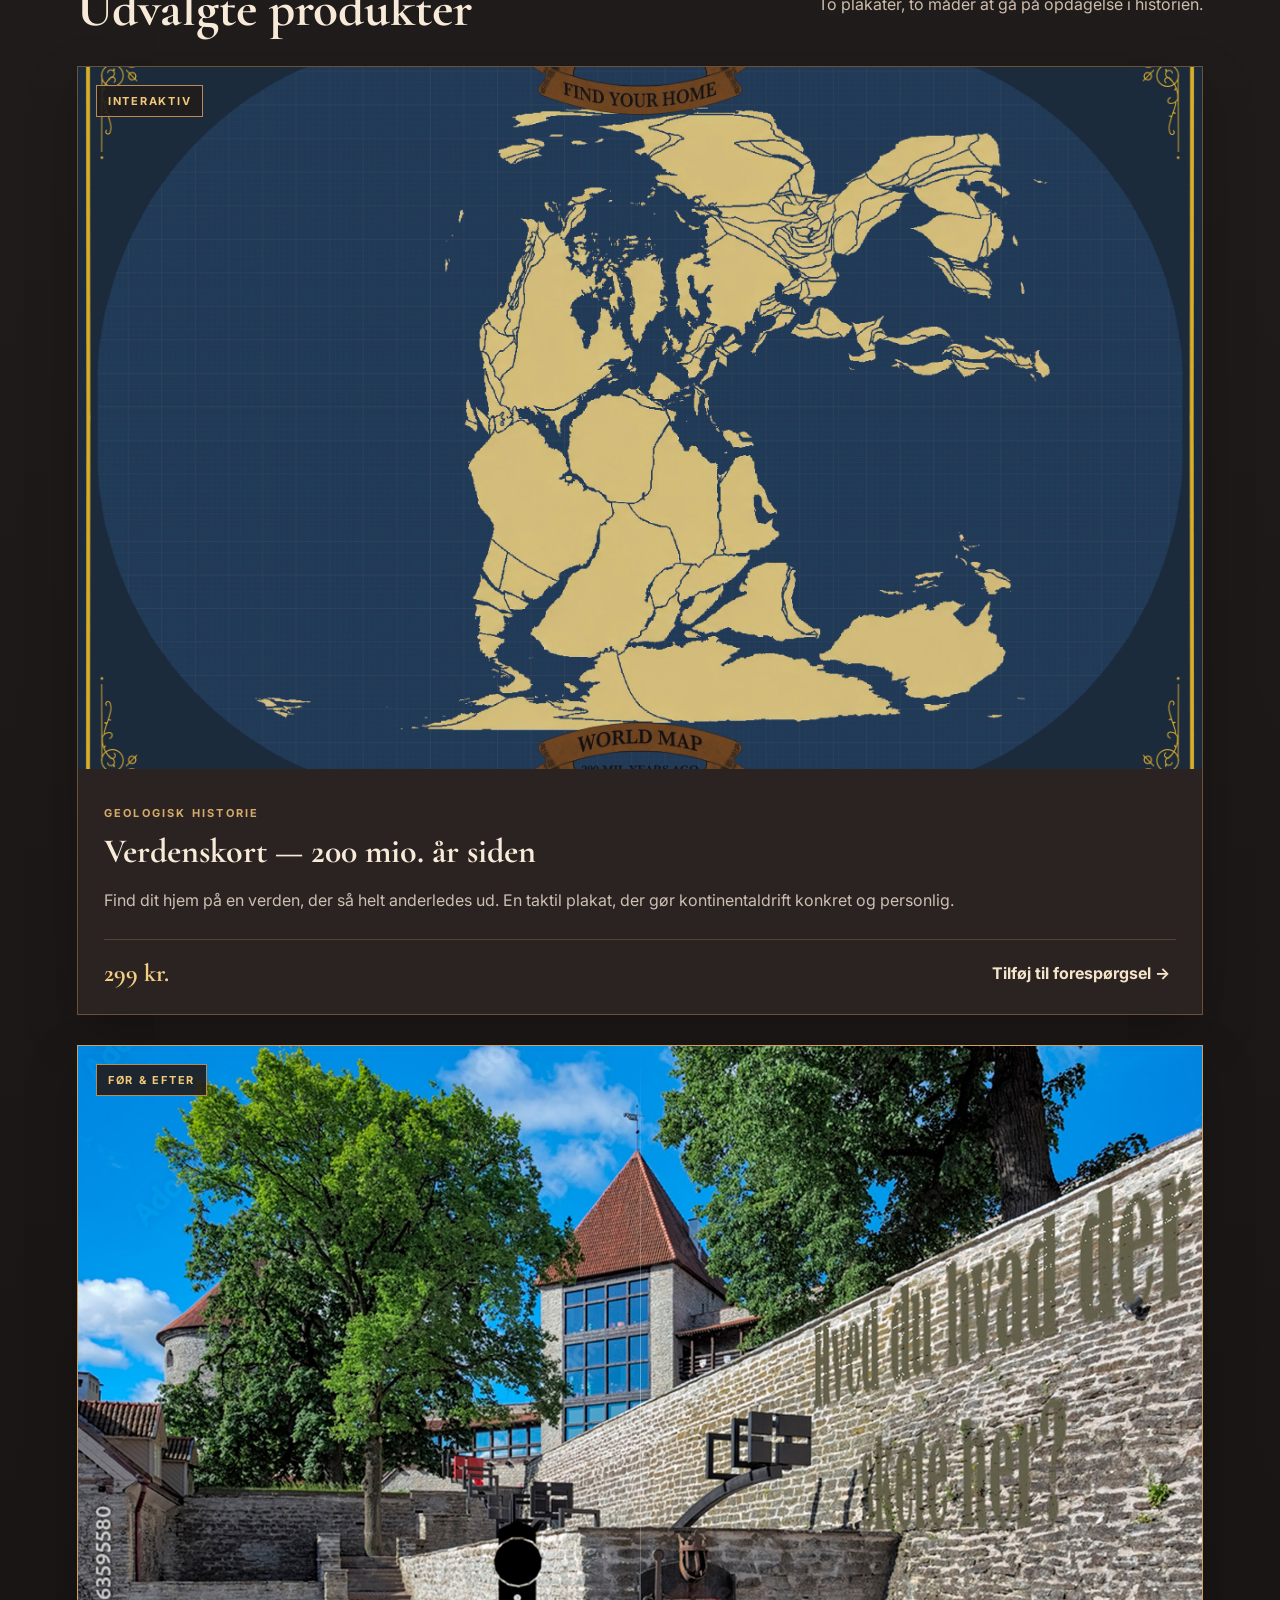
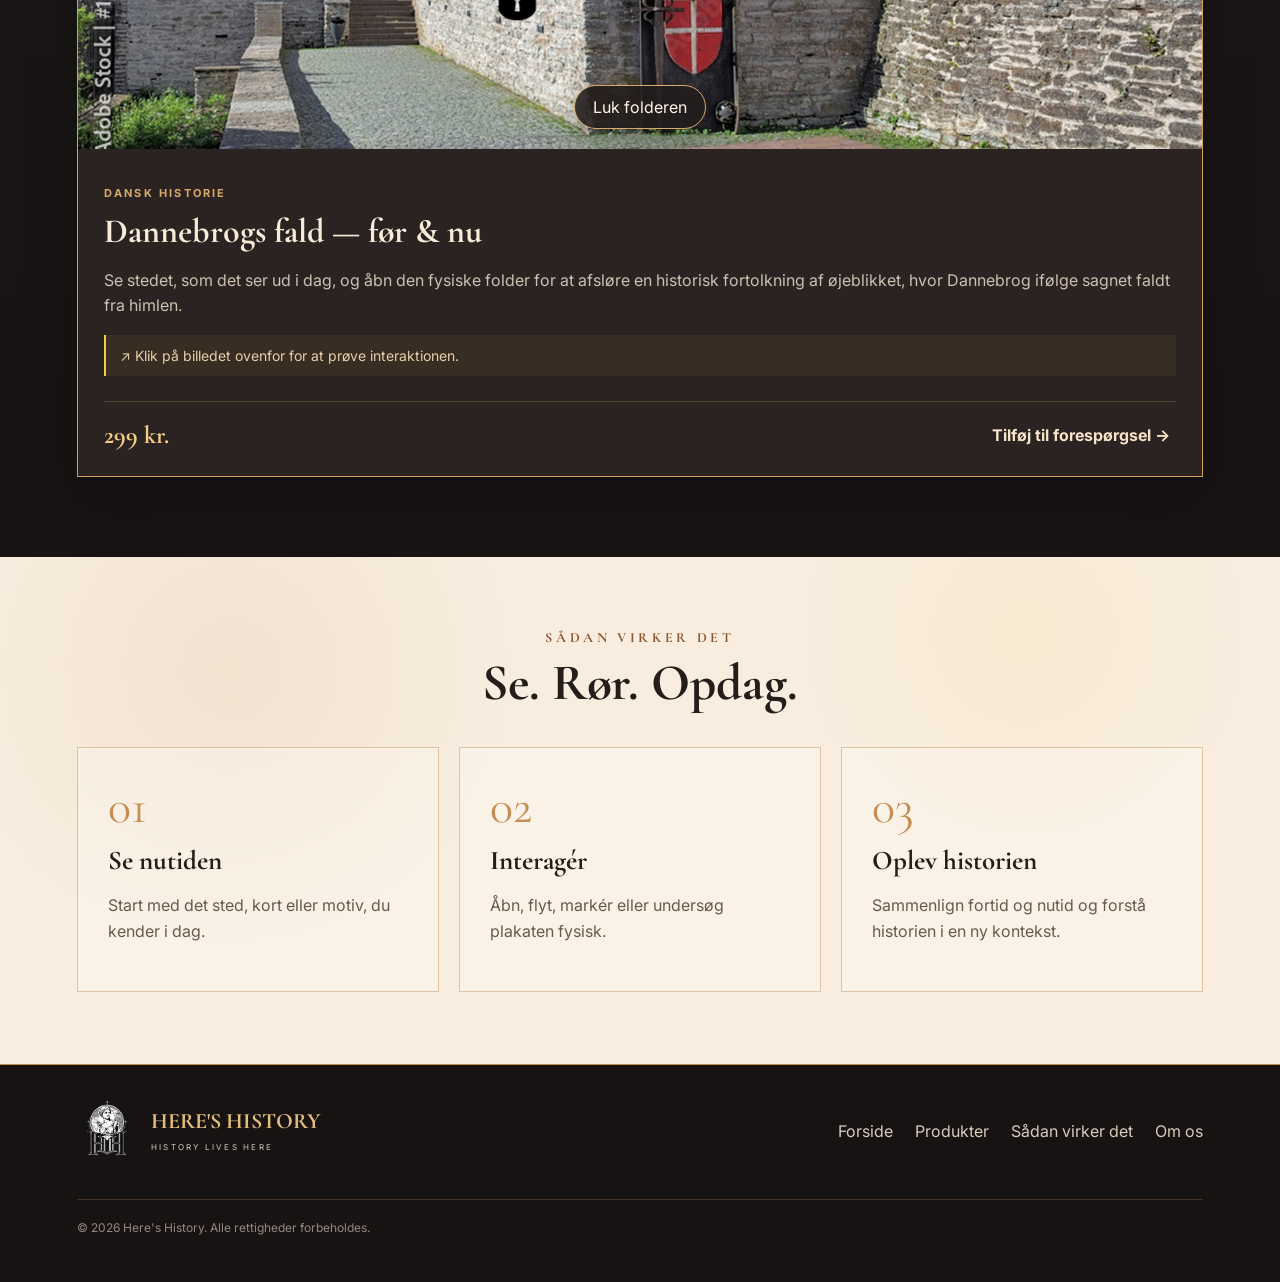
==== commit 0d44a0f7: "Tilføjet forespørgselskurv og ryddet projektet op" ====
--- a/index.html
+++ b/index.html
@@ -23,9 +23,11 @@
 
   <!-- CSS -->
   <link rel="stylesheet" href="style.css" />
+  <link rel="stylesheet" href="forespoergsel.css" />
 
   <!-- JavaScript -->
   <script src="script.js" defer></script>
+  <script src="forespoergsel.js" defer></script>
 </head>
 
 <body>
@@ -73,19 +75,14 @@
 
 
   <!-- Navigation -->
-  <nav
-          class="main-nav"
-          aria-label="Primær navigation"
-  >
-
-    <a
-            class="active"
-            href="#top"
-    >
+
+  <nav class="main-nav" aria-label="Primær navigation">
+
+    <a class="active" href="index.html">
       Forside
     </a>
 
-    <a href="#products">
+    <a href="produkt.html">
       Produkter
     </a>
 
@@ -93,21 +90,29 @@
       Sådan virker det
     </a>
 
-    <a href="#about">
+    <a href="omos.html">
       Om os
     </a>
-    <a href="fact.html">Fact of the day</a>
+
+    <a href="fact.html">
+      Fact of the day
+    </a>
+
+    <a class="mobile-inquiry-link" href="forespoergsel.html">
+      Forespørgselskurv (<span class="cart-count">0</span>)
+    </a>
 
   </nav>
 
 
-  <!-- Shop button -->
+  <!-- Forespørgselskurv -->
   <a
-          class="btn btn-red btn-small"
-          href="#products"
+          class="btn btn-red btn-small inquiry-nav"
+          href="forespoergsel.html"
   >
-    Shop nu
-    <span>→</span>
+    Forespørgselskurv
+    <span aria-hidden="true">🛒</span>
+    <span class="cart-count" aria-label="Antal produkter">0</span>
   </a>
 
 </header>
@@ -458,8 +463,8 @@
               299 kr.
             </strong>
 
-            <button class="text-link">
-              Se produkt →
+            <button class="text-link add-to-inquiry" type="button" data-product="verdenskort">
+              Tilføj til forespørgsel →
             </button>
 
           </div>
@@ -572,8 +577,8 @@
               299 kr.
             </strong>
 
-            <button class="text-link">
-              Se produkt →
+            <button class="text-link add-to-inquiry" type="button" data-product="dannebrog">
+              Tilføj til forespørgsel →
             </button>
 
           </div>
@@ -738,4 +743,4 @@
 
 
 </body>
-</html>+</html>
--- a/style.css
+++ b/style.css
@@ -1291,13 +1291,13 @@
 
 /* Switch button text */
 
-.dannebrog-demo[data-state="open"]
+.dannebrog-demo[data-state="open"],
 .closed-label {
   display:
           none;
 }
 
-.dannebrog-demo[data-state="open"]
+.dannebrog-demo[data-state="open"],
 .open-label {
   display:
           inline;
@@ -1669,7 +1669,6 @@
       1fr;
   }
 
-}
 
 
 
@@ -1844,4 +1843,562 @@
             wrap;
   }
 
+}
+
+
+
+
+
+
+
+
+
+/* =========================================================
+   FACT OF THE DAY PAGE
+========================================================= */
+
+.fact-page {
+  background: var(--black);
+}
+
+
+/* =========================================================
+   MAIN FACT AREA
+========================================================= */
+
+.fact-main {
+  background: var(--cream);
+}
+
+
+/* Main fact section */
+
+.fact-hero {
+  position: relative;
+
+  min-height: 760px;
+
+  padding:
+          95px 7vw
+          100px;
+
+  overflow: hidden;
+
+  text-align: center;
+
+  background:
+          radial-gradient(
+                  circle at 15% 20%,
+                  rgba(186, 138, 82, 0.08),
+                  transparent 28%
+          ),
+
+          radial-gradient(
+                  circle at 85% 30%,
+                  rgba(245, 203, 64, 0.05),
+                  transparent 25%
+          ),
+
+          linear-gradient(
+                  rgba(255, 244, 229, 0.96),
+                  rgba(255, 244, 229, 0.96)
+          );
+}
+
+
+/* =========================================================
+   SMALL TOP HEADING
+========================================================= */
+
+.fact-heading {
+  display: flex;
+
+  flex-direction: column;
+
+  align-items: center;
+}
+
+
+.fact-heading-line {
+  display: flex;
+
+  align-items: center;
+
+  justify-content: center;
+
+  gap: 18px;
+}
+
+
+.fact-heading-line p {
+  margin: 0;
+
+  font-family:
+          "Cormorant Garamond",
+          serif;
+
+  font-size: 18px;
+
+  font-weight: 600;
+
+  color: #4a3627;
+}
+
+
+/* Decorative lines around heading */
+
+.fact-heading-line span {
+  width: 45px;
+  height: 22px;
+
+  display: block;
+
+  border-bottom:
+          1px solid var(--brown);
+}
+
+
+.fact-heading-line span:first-child {
+  border-radius:
+          0 0 100% 0;
+
+  transform:
+          translateY(-8px)
+          rotate(-8deg);
+}
+
+
+.fact-heading-line span:last-child {
+  border-radius:
+          0 0 0 100%;
+
+  transform:
+          translateY(-8px)
+          rotate(8deg);
+}
+
+
+/* =========================================================
+   RANDOM FACT BUTTON
+========================================================= */
+
+.fact-random-button {
+  margin-top: 10px;
+
+  padding: 4px 14px;
+
+  border: 0;
+
+  background: transparent;
+
+  color: #5b4434;
+
+  font-family:
+          "Cormorant Garamond",
+          serif;
+
+  font-size: 15px;
+
+  cursor: pointer;
+
+  transition:
+          color 0.2s,
+          transform 0.2s;
+}
+
+
+.fact-random-button:hover {
+  color: #9b663a;
+
+  transform:
+          translateY(-1px);
+}
+
+
+/* =========================================================
+   FACT TEXT
+========================================================= */
+
+.fact-content {
+  max-width: 900px;
+
+  margin:
+          80px auto 0;
+}
+
+
+.fact-content h1 {
+  margin: 0;
+
+  font-family:
+          "Cormorant Garamond",
+          serif;
+
+  font-size:
+          clamp(34px, 4vw, 52px);
+
+  font-weight: 600;
+
+  line-height: 1.1;
+
+  color: var(--ink);
+}
+
+
+.fact-content p {
+  max-width: 750px;
+
+  margin:
+          75px auto 0;
+
+  font-family:
+          "Cormorant Garamond",
+          serif;
+
+  font-size: 22px;
+
+  line-height: 1.6;
+
+  color: #43352d;
+}
+
+
+/* =========================================================
+   DECORATIVE CORNERS
+========================================================= */
+
+.fact-decoration {
+  position: absolute;
+
+  bottom: 100px;
+
+  width: 120px;
+  height: 90px;
+
+  border-top:
+          1px solid var(--brown);
+}
+
+
+.fact-decoration-left {
+  left: 13%;
+
+  border-right:
+          1px solid var(--brown);
+
+  border-radius:
+          0 35px 0 0;
+}
+
+
+.fact-decoration-right {
+  right: 13%;
+
+  border-left:
+          1px solid var(--brown);
+
+  border-radius:
+          35px 0 0 0;
+}
+
+
+/* =========================================================
+   CUSTOM POSTER SECTION
+========================================================= */
+
+.fact-custom {
+  position: relative;
+
+  padding:
+          70px 7vw
+          90px;
+
+  background:
+          linear-gradient(
+                  rgba(255, 244, 229, 0.97),
+                  rgba(255, 244, 229, 0.97)
+          );
+
+  border-top:
+          1px solid var(--brown);
+}
+
+
+/* Slight curved effect */
+
+.fact-custom::before {
+  content: "";
+
+  position: absolute;
+
+  left: -5%;
+  right: -5%;
+
+  top: -28px;
+
+  height: 55px;
+
+  border-top:
+          1px solid var(--brown);
+
+  border-radius:
+          50%;
+}
+
+
+.fact-custom-inner {
+  width: min(
+          1150px,
+          100%
+  );
+
+  margin: auto;
+
+  display: grid;
+
+  grid-template-columns:
+        1fr 0.7fr;
+
+  gap: 80px;
+
+  align-items: center;
+}
+
+
+/* =========================================================
+   CUSTOM TEXT
+========================================================= */
+
+.fact-custom-text {
+  max-width: 430px;
+}
+
+
+.fact-custom-text h2 {
+  margin:
+          0 0 5px;
+
+  font-family:
+          "Cormorant Garamond",
+          serif;
+
+  font-size: 34px;
+
+  font-weight: 600;
+}
+
+
+.fact-custom-text p {
+  margin:
+          8px 0 22px;
+
+  font-family:
+          "Cormorant Garamond",
+          serif;
+
+  font-size: 20px;
+
+  line-height: 1.35;
+}
+
+
+.fact-contact-link {
+  display: inline-block;
+
+  margin-top: 5px;
+
+  font-family:
+          "Cormorant Garamond",
+          serif;
+
+  font-weight: 700;
+
+  color: #8f542d;
+}
+
+
+/* =========================================================
+   MINI POSTER
+========================================================= */
+
+.fact-poster-preview {
+  display: flex;
+
+  justify-content: center;
+}
+
+
+.mini-poster {
+  width: 160px;
+
+  min-height: 215px;
+
+  background: white;
+
+  border:
+          1px solid #cfc4b4;
+
+  box-shadow:
+          0 8px 20px
+          rgba(0, 0, 0, 0.12);
+
+  transform:
+          rotate(0.5deg);
+}
+
+
+.mini-poster img {
+  width: 100%;
+
+  height: 75px;
+
+  object-fit: cover;
+}
+
+
+.mini-poster-space {
+  height: 140px;
+
+  background:
+          #ffffff;
+}
+
+
+/* =========================================================
+   FACT CHANGE ANIMATION
+========================================================= */
+
+.fact-content.fact-changing {
+  animation:
+          factChange 0.35s ease;
+}
+
+
+@keyframes factChange {
+
+  0% {
+    opacity: 0;
+    transform:
+            translateY(10px);
+  }
+
+  100% {
+    opacity: 1;
+    transform:
+            translateY(0);
+  }
+
+}
+
+
+/* =========================================================
+   TABLET
+========================================================= */
+
+@media (max-width: 900px) {
+
+  .fact-hero {
+    min-height: 650px;
+
+    padding:
+            70px 30px;
+  }
+
+
+  .fact-custom-inner {
+    grid-template-columns:
+            1fr;
+
+    gap: 50px;
+
+    text-align: center;
+  }
+
+
+  .fact-custom-text {
+    margin: auto;
+  }
+
+
+  .fact-decoration-left {
+    left: 5%;
+  }
+
+
+  .fact-decoration-right {
+    right: 5%;
+  }
+
+}
+
+
+/* =========================================================
+   MOBILE
+========================================================= */
+
+@media (max-width: 600px) {
+
+  .fact-hero {
+    min-height: 620px;
+
+    padding:
+            55px 20px;
+  }
+
+
+  .fact-heading-line {
+    gap: 10px;
+  }
+
+
+  .fact-heading-line span {
+    width: 25px;
+  }
+
+
+  .fact-heading-line p {
+    font-size: 15px;
+  }
+
+
+  .fact-content {
+    margin-top: 65px;
+  }
+
+
+  .fact-content h1 {
+    font-size: 36px;
+  }
+
+
+  .fact-content p {
+    margin-top: 50px;
+
+    font-size: 19px;
+  }
+
+
+  .fact-decoration {
+    width: 65px;
+    height: 65px;
+
+    bottom: 65px;
+  }
+
+
+  .fact-custom {
+    padding:
+            60px 20px;
+  }
+
+
+  .fact-custom-text h2 {
+    font-size: 30px;
+  }
+
+
+  .fact-custom-text p {
+    font-size: 18px;
+  }
+
 }
--- a/forespoergsel.css
+++ b/forespoergsel.css
@@ -0,0 +1,31 @@
+/* Forespørgselskurv: kan bruges sammen med style.css og undersider.css */
+.inquiry-nav {white-space:nowrap;gap:8px}
+.cart-count {display:inline-grid;place-items:center;min-width:24px;height:24px;padding:0 5px;border-radius:30px;background:#fff4e5;color:#211c1c;font:700 12px Inter,sans-serif}
+.mobile-inquiry-link {display:none}
+.inquiry-hero {text-align:center;padding:75px 20px 65px}
+.inquiry-hero h1 {margin:0;font:700 clamp(46px,6vw,78px)/1 'Cormorant Garamond',serif}
+.inquiry-hero>p:last-child {max-width:700px;margin:22px auto 0;line-height:1.7;color:#66584c}
+.inquiry-layout {display:grid;grid-template-columns:1fr 1fr;gap:28px;max-width:1300px;margin:auto;padding:65px 5vw 95px;color:#fff4e5}
+.inquiry-panel {background:#2a2321;border:1px solid rgba(186,138,82,.55);padding:clamp(22px,3vw,38px);min-width:0}
+.inquiry-panel h2 {font:700 clamp(32px,3vw,44px) 'Cormorant Garamond',serif;margin:0 0 22px;color:#f5cb40}
+.inquiry-item {display:grid;grid-template-columns:82px 1fr;gap:16px;padding:20px 0;border-bottom:1px solid rgba(186,138,82,.35)}
+.inquiry-item img {width:82px;height:95px;object-fit:cover;border:1px solid #ba8a52}
+.inquiry-item h3 {font:700 24px 'Cormorant Garamond',serif;margin:0 0 8px}
+.inquiry-item p {color:#cfbeac;margin:0 0 12px}
+.quantity-controls {display:flex;gap:10px;align-items:center;flex-wrap:wrap}
+.quantity-controls button {background:#211c1c;border:1px solid #ba8a52;color:#fff4e5;min-width:34px;min-height:34px;cursor:pointer;border-radius:5px}
+.quantity-controls .remove-item {border:0;text-decoration:underline;background:none;color:#f2c77e;padding:0 5px}
+.inquiry-summary {margin:25px 0;font-weight:700;color:#f5cb40;line-height:1.7}
+.inquiry-back {color:#f5cb40;text-decoration:underline}
+.inquiry-help {color:#cdbfb2;line-height:1.6;font-size:14px}
+#inquiry-form {display:grid;gap:10px}
+#inquiry-form label {font-weight:600;margin-top:8px}
+#inquiry-form input,#inquiry-form textarea {width:100%;background:#fff4e5;border:1px solid #ba8a52;border-radius:6px;padding:13px;font:inherit;color:#211c1c}
+#inquiry-form button {margin-top:18px;justify-self:start}
+#inquiry-form button:disabled {opacity:.5;cursor:not-allowed}
+.empty-inquiry {line-height:1.6;color:#cdbfb2}
+.add-to-inquiry {text-align:right}
+@media(max-width:1050px){.main-nav .mobile-inquiry-link{display:flex;align-items:center;gap:5px}.mobile-inquiry-link .cart-count{min-width:20px;height:20px}}
+@media(max-width:800px){.inquiry-layout{grid-template-columns:1fr;padding:40px 20px 70px}.inquiry-hero{padding:50px 20px}.inquiry-nav{font-size:12px;padding:9px 10px}}
+
+.main-nav a[aria-current="page"]::after {right:0}
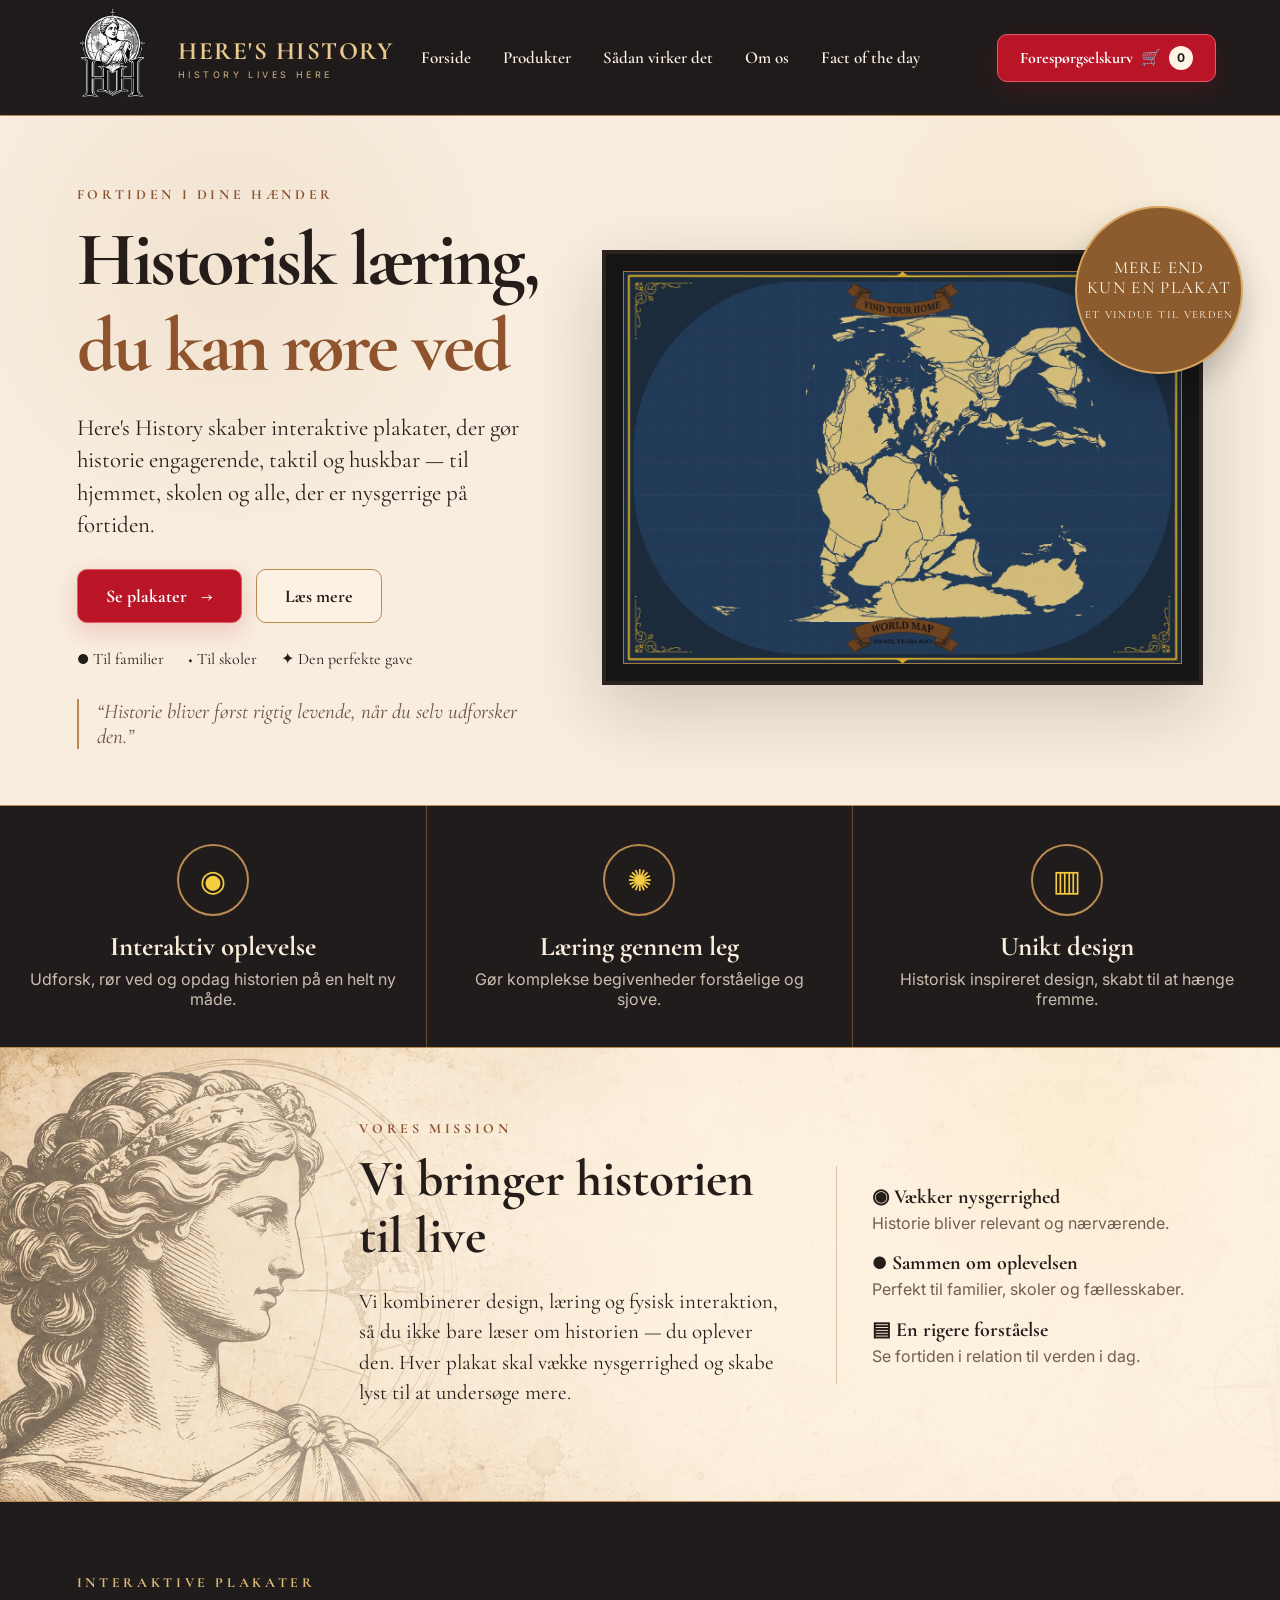
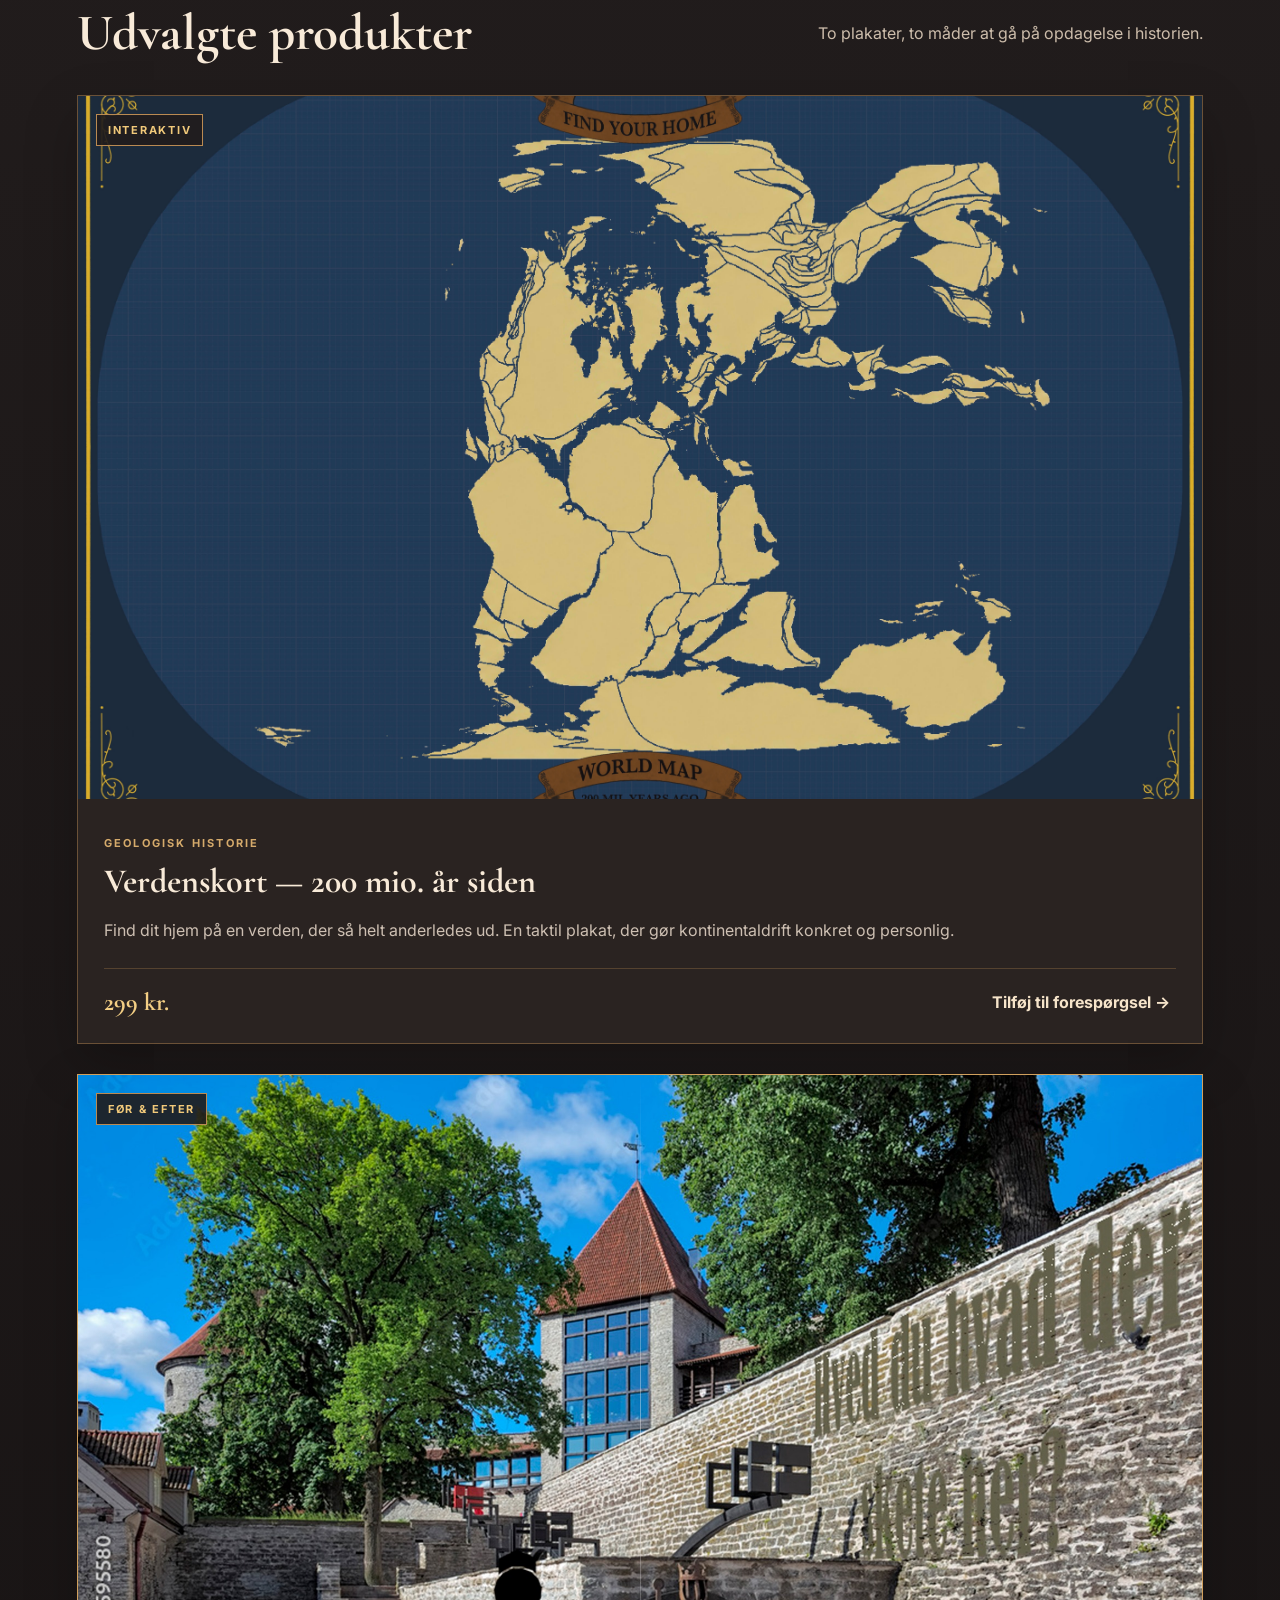
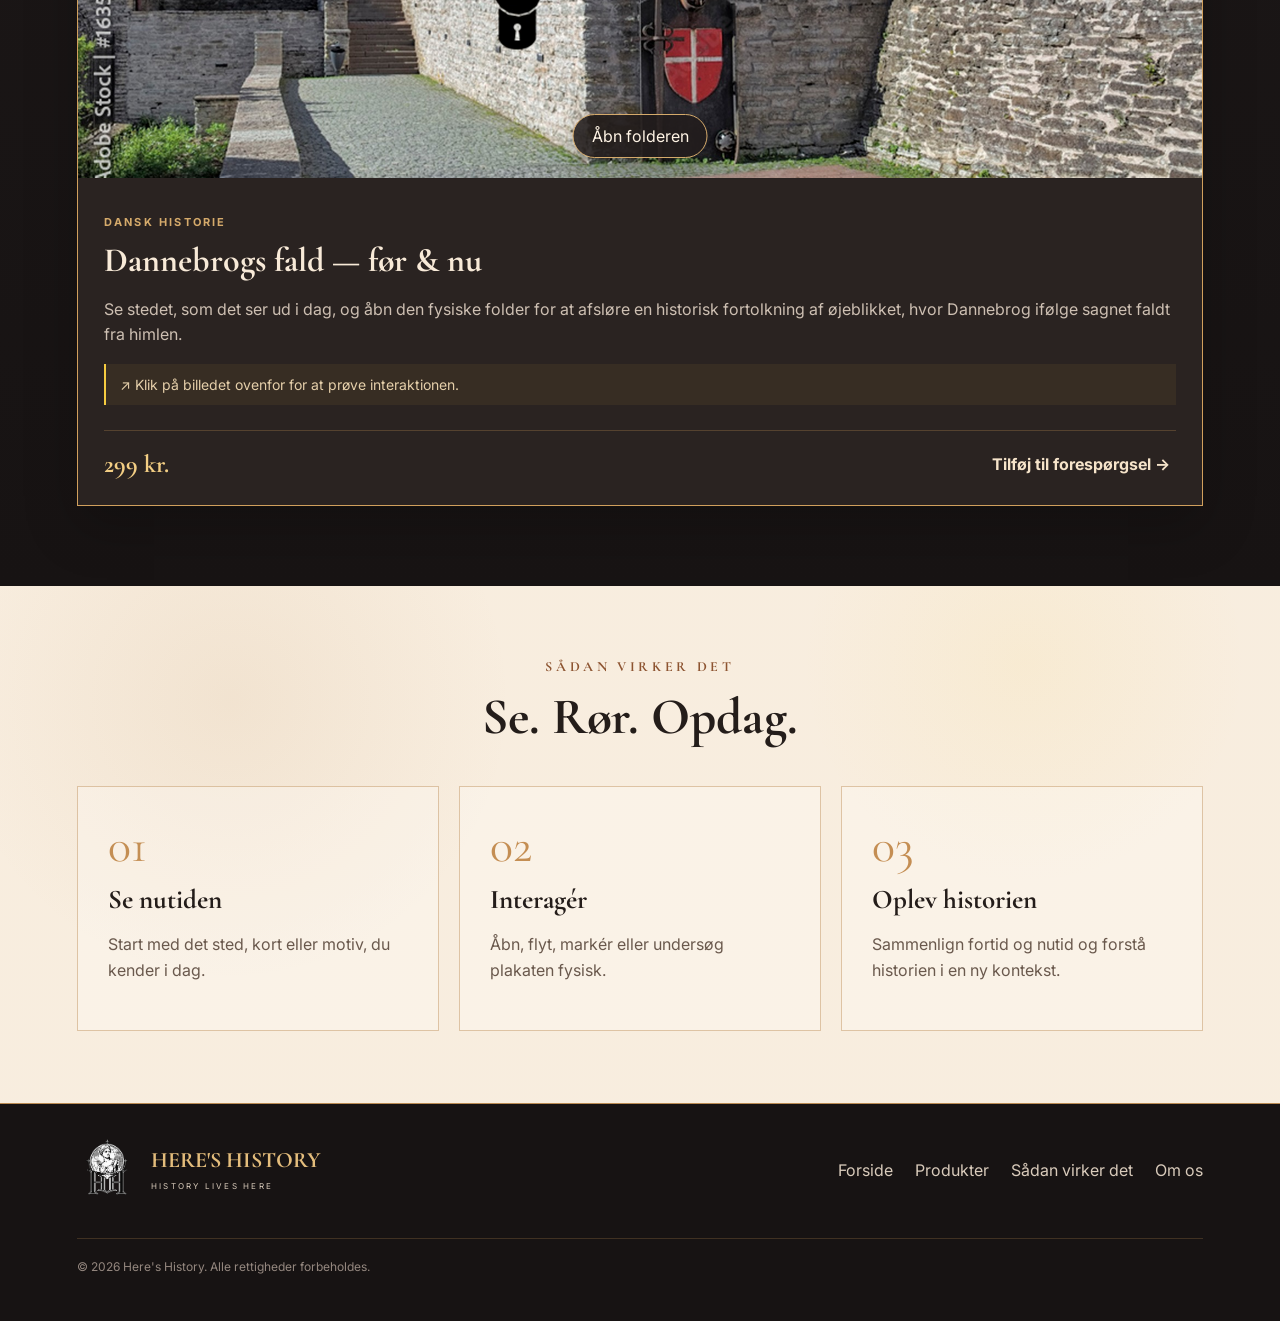
==== commit 30c10e11: "sådan gør du side" ====
--- a/index.html
+++ b/index.html
@@ -28,6 +28,7 @@
   <!-- JavaScript -->
   <script src="script.js" defer></script>
   <script src="forespoergsel.js" defer></script>
+  <link rel="stylesheet" href="responsive.css">
 </head>
 
 <body>
@@ -86,7 +87,7 @@
       Produkter
     </a>
 
-    <a href="#how">
+    <a href="saadan-virker-det.html">
       Sådan virker det
     </a>
 
@@ -155,7 +156,7 @@
 
         <a
                 class="btn btn-red"
-                href="#products"
+                href="produkt.html"
         >
           Se plakater
           <span>→</span>
@@ -163,7 +164,7 @@
 
         <a
                 class="btn btn-outline"
-                href="#about"
+                href="omos.html"
         >
           Læs mere
         </a>
@@ -717,15 +718,15 @@
       Forside
     </a>
 
-    <a href="#products">
+    <a href="produkt.html">
       Produkter
     </a>
 
-    <a href="#how">
+    <a href="saadan-virker-det.html">
       Sådan virker det
     </a>
 
-    <a href="#about">
+    <a href="omos.html">
       Om os
     </a>
 
--- a/style.css
+++ b/style.css
@@ -400,7 +400,7 @@
           700;
 
   line-height:
-          0.93;
+          1.12;
 }
 
 
@@ -1291,14 +1291,12 @@
 
 /* Switch button text */
 
-.dannebrog-demo[data-state="open"],
-.closed-label {
+.dannebrog-demo[data-state="open"] .closed-label {
   display:
           none;
 }
 
-.dannebrog-demo[data-state="open"],
-.open-label {
+.dannebrog-demo[data-state="open"] .open-label {
   display:
           inline;
 }
@@ -2124,28 +2122,6 @@
 }
 
 
-/* Slight curved effect */
-
-.fact-custom::before {
-  content: "";
-
-  position: absolute;
-
-  left: -5%;
-  right: -5%;
-
-  top: -28px;
-
-  height: 55px;
-
-  border-top:
-          1px solid var(--brown);
-
-  border-radius:
-          50%;
-}
-
-
 .fact-custom-inner {
   width: min(
           1150px,
@@ -2401,4 +2377,4 @@
     font-size: 18px;
   }
 
-}+}
--- a/responsive.css
+++ b/responsive.css
@@ -0,0 +1,1062 @@
+
+/* =========================================================
+   HERE'S HISTORY
+   EXTRA STYLING & RESPONSIVE DESIGN
+
+   INDHOLD:
+   01. PRODUKTSIDE
+   02. SÅDAN VIRKER DET
+   03. TABLET / MOBIL (1050px)
+   04. MOBIL (700px)
+   05. SMÅ MOBILER (380px)
+
+   Desktop-layoutet bevares over 1050px.
+========================================================= */
+
+
+/* =========================================================
+   01. PRODUKTSIDE
+========================================================= */
+
+/* Main */
+
+.catalog-main {
+ min-height: calc(100vh - 230px);
+}
+
+.catalog-section {
+ padding: 72px 6vw 85px;
+ max-width: 1600px;
+ margin: auto;
+}
+
+
+/* ---------------------------------------------------------
+   Overskrift
+--------------------------------------------------------- */
+
+.catalog-heading {
+ text-align: center;
+ margin: 0 auto 38px;
+ max-width: 710px;
+}
+
+.catalog-heading h1,
+.how-intro h1 {
+ font: 700 clamp(52px, 6vw, 83px)/1.1 'Cormorant Garamond', serif;
+ margin: 0 0 16px;
+}
+
+.catalog-heading > p:last-child,
+.how-intro > p:last-child {
+ font: 22px/1.45 'Cormorant Garamond', serif;
+}
+
+
+/* ---------------------------------------------------------
+   Produkt-grid
+--------------------------------------------------------- */
+
+.catalog-grid {
+ display: grid;
+ grid-template-columns: repeat(2, minmax(0, 1fr));
+ gap: 26px;
+}
+
+
+/* ---------------------------------------------------------
+   Produktkort
+--------------------------------------------------------- */
+
+.catalog-card {
+ background: #261e1a;
+ color: var(--cream);
+
+ border: 1px solid var(--brown);
+
+ min-width: 0;
+
+ display: flex;
+ flex-direction: column;
+}
+
+
+/* ---------------------------------------------------------
+   Produktbillede
+--------------------------------------------------------- */
+
+.catalog-image {
+ height: auto;
+ aspect-ratio: 16 / 10;
+
+ overflow: hidden;
+ position: relative;
+
+ background: #171414;
+}
+
+.catalog-image > img {
+ width: 100%;
+ height: 100%;
+ object-fit: cover;
+}
+
+
+/* ---------------------------------------------------------
+   Produktinformation
+--------------------------------------------------------- */
+
+.catalog-info {
+ padding: 26px;
+
+ display: flex;
+ flex-direction: column;
+
+ flex: 1;
+}
+
+.catalog-info .eyebrow {
+ color: #d6ad70;
+}
+
+.catalog-info h2 {
+ font: 700 clamp(28px, 3vw, 40px)/1.1 'Cormorant Garamond', serif;
+ margin: 0 0 12px;
+}
+
+.catalog-info > p:not(.eyebrow) {
+ color: #e0cfc0;
+
+ line-height: 1.6;
+
+ margin: 0 0 27px;
+}
+
+
+/* ---------------------------------------------------------
+   Pris og forespørgselsknap
+--------------------------------------------------------- */
+
+.catalog-bottom {
+ display: flex;
+
+ justify-content: space-between;
+ align-items: center;
+
+ gap: 15px;
+
+ margin-top: auto;
+ padding-top: 21px;
+
+ border-top: 1px solid #ffffff33;
+}
+
+.catalog-bottom strong {
+ font: 700 27px 'Cormorant Garamond', serif;
+ white-space: nowrap;
+}
+
+.catalog-bottom .btn {
+ font-size: 17px;
+ padding: 12px 16px;
+}
+
+
+/* ---------------------------------------------------------
+   Hjælpetekst
+--------------------------------------------------------- */
+
+.catalog-help {
+ text-align: center;
+ margin: 32px 0 0;
+}
+
+.catalog-help a {
+ color: #8f542d;
+ text-decoration: underline;
+}
+
+
+/* ---------------------------------------------------------
+   Dannebrog – interaktivt produkt
+--------------------------------------------------------- */
+
+.catalog-image.dannebrog-demo[data-state='open'],
+.catalog-image.dannebrog-demo[data-state='closed'] {
+ display: block;
+}
+
+/* Standard: vis "Åbn folderen" */
+
+.catalog-image .closed-label {
+ display: inline;
+}
+
+.catalog-image .open-label {
+ display: none;
+}
+
+/* Når folderen er åben */
+
+.catalog-image[data-state='open'] .closed-label {
+ display: none;
+}
+
+.catalog-image[data-state='open'] .open-label {
+ display: inline;
+}
+
+/* Knappen */
+
+.catalog-image .fold-toggle {
+ white-space: nowrap;
+}
+
+
+/* =========================================================
+   02. SÅDAN VIRKER DET
+========================================================= */
+
+/* Main */
+
+.how-main {
+ padding: 70px 6vw 85px;
+}
+
+
+/* ---------------------------------------------------------
+   Introduktion
+--------------------------------------------------------- */
+
+.how-intro {
+ text-align: center;
+
+ max-width: 860px;
+ margin: 0 auto 43px;
+}
+
+
+/* ---------------------------------------------------------
+   De tre trin
+--------------------------------------------------------- */
+
+.how-steps {
+ max-width: 1250px;
+ margin: auto;
+
+ display: grid;
+ grid-template-columns: repeat(3, minmax(0, 1fr));
+
+ gap: 22px;
+}
+
+
+/* Kort */
+
+.how-steps article {
+ padding: 31px;
+
+ border: 1px solid var(--line);
+
+ background: #ffffff55;
+}
+
+
+/* Trinnummer */
+
+.how-steps span {
+ font: 700 48px 'Cormorant Garamond', serif;
+ color: #a87947;
+}
+
+
+/* Trinoverskrift */
+
+.how-steps h2 {
+ font: 700 37px 'Cormorant Garamond', serif;
+ margin: 5px 0;
+}
+
+
+/* Trinbeskrivelse */
+
+.how-steps p {
+ line-height: 1.65;
+ margin-bottom: 0;
+}
+
+
+/* ---------------------------------------------------------
+   Eksempel på konceptet
+--------------------------------------------------------- */
+
+.how-example {
+ max-width: 1250px;
+ margin: 55px auto 0;
+
+ display: grid;
+ grid-template-columns: 1fr 1fr;
+
+ gap: 45px;
+
+ align-items: center;
+}
+
+
+/* Eksempelbillede */
+
+.how-example img {
+ width: 100%;
+ object-fit: contain;
+
+ border: 10px solid #211c1c;
+
+ box-shadow: var(--shadow);
+}
+
+
+/* Eksempeloverskrift */
+
+.how-example h2 {
+ font: 700 clamp(35px, 4vw, 56px)/1.1 'Cormorant Garamond', serif;
+ margin: 0 0 14px;
+}
+
+
+/* Eksempelbeskrivelse */
+
+.how-example p:not(.eyebrow) {
+ font: 21px/1.5 'Cormorant Garamond', serif;
+}
+
+
+/* Eksempelknap */
+
+.how-example .btn {
+ margin-top: 13px;
+}
+
+
+/* =========================================================
+   03. TABLET / MOBIL
+   Skærme på 1050px og derunder
+========================================================= */
+
+@media (max-width: 1050px) {
+
+ /* -----------------------------------------------------
+    Generelt
+ ----------------------------------------------------- */
+
+ html,
+ body {
+  max-width: 100%;
+  overflow-x: clip;
+ }
+
+
+ /* -----------------------------------------------------
+    Header
+ ----------------------------------------------------- */
+
+ .site-header {
+  height: 88px;
+
+  grid-template-columns: minmax(0, 1fr) auto;
+
+  gap: 12px;
+
+  padding: 0 4vw;
+ }
+
+
+ /* Logo */
+
+ .brand {
+  min-width: 0;
+  gap: 8px;
+ }
+
+ .brand img {
+  width: 64px;
+  height: 64px;
+ }
+
+ .brand-name {
+  font-size: clamp(17px, 2.6vw, 23px);
+ }
+
+ .brand-tagline {
+  font-size: 7px;
+  letter-spacing: 0.18em;
+ }
+
+
+ /* -----------------------------------------------------
+    Mobilmenu
+ ----------------------------------------------------- */
+
+ .main-nav {
+  top: 100%;
+
+  max-height: calc(100dvh - 88px);
+  overflow-y: auto;
+
+  z-index: 100;
+
+  align-items: stretch;
+
+  gap: 0;
+
+  padding: 12px 4vw 20px;
+
+  box-shadow: 0 16px 28px #0005;
+ }
+
+
+ /* Menupunkter */
+
+ .main-nav a {
+  display: block;
+
+  padding: 13px 8px;
+
+  font-size: 21px;
+
+  border-bottom: 1px solid #ffffff20;
+ }
+
+
+ /* Fjern desktop-understregning */
+
+ .main-nav a::after {
+  display: none;
+ }
+
+
+ /* Vis forespørgselskurv i menu */
+
+ .mobile-inquiry-link {
+  display: block !important;
+ }
+
+
+ /* Hamburgerknap */
+
+ .menu-toggle {
+  min-width: 44px;
+  min-height: 44px;
+ }
+
+
+ /* -----------------------------------------------------
+    Hero – forside
+ ----------------------------------------------------- */
+
+ .hero {
+  grid-template-columns: minmax(0, 1fr);
+
+  gap: 45px;
+
+  padding: 48px 5vw 65px;
+
+  min-height: auto;
+ }
+
+
+ /* Tekst og billede */
+
+ .hero-copy,
+ .hero-visual {
+  min-width: 0;
+  max-width: 100%;
+ }
+
+
+ /* Overskrift */
+
+ .hero h1 {
+  font-size: clamp(48px, 8vw, 78px);
+  line-height: 1.12;
+ }
+
+
+ /* Hero-billede */
+
+ .hero-visual {
+  width: 100%;
+  margin-inline: auto;
+ }
+
+
+ /* Rund badge */
+
+ .hero-badge {
+  right: 0;
+  top: -20px;
+ }
+
+
+ /* -----------------------------------------------------
+    Produkt-grid og værdier
+ ----------------------------------------------------- */
+
+ .product-grid,
+ .about-value-grid {
+  grid-template-columns: 1fr;
+ }
+
+
+ /* -----------------------------------------------------
+    Mission
+ ----------------------------------------------------- */
+
+ .mission {
+  grid-template-columns: 1fr;
+
+  gap: 22px;
+
+  padding: 60px 5vw;
+ }
+
+ .mission-copy,
+ .mission-points {
+  grid-column: auto;
+ }
+
+ .mission-points {
+  padding-left: 0;
+  border-left: 0;
+ }
+
+
+ /* -----------------------------------------------------
+    Footer
+ ----------------------------------------------------- */
+
+ .footer {
+  gap: 24px;
+ }
+
+
+ /* -----------------------------------------------------
+    Undersider
+ ----------------------------------------------------- */
+
+ .subpage .sub-hero {
+  grid-template-columns: 1fr;
+ }
+
+ .catalog-section,
+ .how-main {
+  padding-left: 5vw;
+  padding-right: 5vw;
+ }
+
+
+ /* -----------------------------------------------------
+    Produktside
+ ----------------------------------------------------- */
+
+ .catalog-grid {
+  grid-template-columns: 1fr;
+ }
+
+ .catalog-card {
+  max-width: 760px;
+  width: 100%;
+
+  margin: auto;
+ }
+
+
+ /* -----------------------------------------------------
+    Sådan virker det
+ ----------------------------------------------------- */
+
+ .how-steps,
+ .how-example {
+  grid-template-columns: 1fr;
+ }
+
+ .how-steps {
+  max-width: 760px;
+ }
+
+ .how-example {
+  max-width: 760px;
+ }
+
+ .how-example img {
+  max-height: 420px;
+ }
+
+}
+
+
+/* =========================================================
+   04. MOBIL
+   Skærme på 700px og derunder
+========================================================= */
+
+@media (max-width: 700px) {
+
+ /* -----------------------------------------------------
+    Header
+ ----------------------------------------------------- */
+
+ .site-header {
+  height: 78px;
+  padding: 0 16px;
+ }
+
+
+ /* Logo */
+
+ .brand img {
+  width: 50px;
+  height: 50px;
+ }
+
+ .brand-name {
+  font-size: 17px;
+  letter-spacing: 0.015em;
+ }
+
+ .brand-tagline {
+  font-size: 6px;
+  letter-spacing: 0.1em;
+ }
+
+
+ /* Mobilmenu */
+
+ .main-nav {
+  max-height: calc(100dvh - 78px);
+  padding: 10px 18px 18px;
+ }
+
+
+ /* -----------------------------------------------------
+    Hero
+ ----------------------------------------------------- */
+
+ .hero {
+  padding: 43px 20px 52px;
+  gap: 42px;
+ }
+
+
+ /* Hero-overskrift */
+
+ .hero h1 {
+  font-size: clamp(39px, 11vw, 55px);
+
+  letter-spacing: -0.025em;
+
+  line-height: 1.15;
+ }
+
+
+ /* Lille overskrift */
+
+ .eyebrow {
+  letter-spacing: 0.16em;
+ }
+
+
+ /* Beskrivelse */
+
+ .lead {
+  font-size: 20px;
+  line-height: 1.45;
+ }
+
+
+ /* -----------------------------------------------------
+    Hero-knapper
+ ----------------------------------------------------- */
+
+ .hero-actions {
+  margin: 23px 0;
+  gap: 10px;
+ }
+
+ .hero-actions .btn {
+  min-height: 49px;
+ }
+
+
+ /* -----------------------------------------------------
+    Hero-billede
+ ----------------------------------------------------- */
+
+ .hero-frame {
+  padding: 8px;
+  border-width: 2px;
+ }
+
+ .hero-frame img {
+  aspect-ratio: 1.42 / 1;
+ }
+
+
+ /* Rund badge */
+
+ .hero-badge {
+  width: 96px;
+  height: 96px;
+
+  right: -4px;
+  top: -23px;
+
+  font-size: 11px;
+
+  letter-spacing: 0;
+  line-height: 1.12;
+ }
+
+ .hero-badge span {
+  font-size: 7px;
+  margin-top: 5px;
+ }
+
+
+ /* -----------------------------------------------------
+    Målgrupper og citat
+ ----------------------------------------------------- */
+
+ .audiences {
+  gap: 9px 17px;
+ }
+
+ .hero blockquote {
+  font-size: 18px;
+  margin-top: 25px;
+ }
+
+
+ /* -----------------------------------------------------
+    Fordele
+ ----------------------------------------------------- */
+
+ .benefits article {
+  padding: 29px 20px;
+ }
+
+
+ /* -----------------------------------------------------
+    Generel afstand mellem sektioner
+ ----------------------------------------------------- */
+
+ .mission,
+ .products-section,
+ .story-strip {
+  padding: 52px 20px;
+ }
+
+
+ /* Sektionernes overskrifter */
+
+ .mission h2,
+ .products-section h2,
+ .story-strip h2 {
+  font-size: clamp(37px, 10vw, 51px);
+  line-height: 1.1;
+ }
+
+
+ /* Mission-beskrivelse */
+
+ .mission-copy p:last-child {
+  font-size: 19px;
+ }
+
+
+ /* -----------------------------------------------------
+    Produkter på forsiden
+ ----------------------------------------------------- */
+
+ .section-heading {
+  display: block;
+ }
+
+ .product-grid {
+  gap: 20px;
+ }
+
+ .product-info {
+  padding: 20px;
+ }
+
+ .product-info h3 {
+  font-size: clamp(25px, 7vw, 32px);
+  line-height: 1.15;
+ }
+
+
+ /* Pris og knap */
+
+ .product-bottom {
+  gap: 12px;
+  flex-wrap: wrap;
+ }
+
+ .text-link {
+  text-align: left;
+ }
+
+
+ /* -----------------------------------------------------
+    Sådan virker det på forsiden
+ ----------------------------------------------------- */
+
+ .steps {
+  grid-template-columns: 1fr;
+ }
+
+ .steps > div {
+  padding: 22px;
+ }
+
+
+ /* -----------------------------------------------------
+    Footer
+ ----------------------------------------------------- */
+
+ .footer {
+  display: flex;
+  flex-direction: column;
+
+  padding: 30px 20px;
+
+  align-items: stretch;
+ }
+
+ .footer nav {
+  flex-wrap: wrap;
+  gap: 13px 22px;
+ }
+
+ .footer p {
+  margin: 0;
+  padding-top: 18px;
+ }
+
+
+ /* -----------------------------------------------------
+    Fact of the day
+ ----------------------------------------------------- */
+
+ .fact-hero {
+  padding-left: 20px;
+  padding-right: 20px;
+ }
+
+ .fact-decoration {
+  display: none;
+ }
+
+ .fact-content {
+  max-width: 100%;
+ }
+
+ .fact-content h1 {
+  overflow-wrap: anywhere;
+ }
+
+ .fact-custom-inner {
+  grid-template-columns: 1fr;
+  gap: 25px;
+ }
+
+
+ /* -----------------------------------------------------
+    Generelle undersider
+ ----------------------------------------------------- */
+
+ .subpage .sub-hero {
+  padding: 48px 20px;
+ }
+
+ .sub-hero h1 {
+  font-size: clamp(41px, 11vw, 61px);
+  line-height: 1.12;
+ }
+
+
+ /* -----------------------------------------------------
+    Om os
+ ----------------------------------------------------- */
+
+ .about-mission,
+ .about-values,
+ .about-audience {
+  padding: 55px 20px;
+ }
+
+ .about-audience,
+ .about-mission-inner {
+  grid-template-columns: 1fr;
+ }
+
+ .about-value-grid {
+  grid-template-columns: 1fr;
+ }
+
+
+ /* -----------------------------------------------------
+    Produktside – layout
+ ----------------------------------------------------- */
+
+ .catalog-section {
+  padding-left: 20px;
+  padding-right: 20px;
+
+  padding-top: 47px;
+  padding-bottom: 60px;
+ }
+
+
+ /* Produkt-grid */
+
+ .catalog-grid {
+  grid-template-columns: 1fr;
+ }
+
+
+ /* Produktinformation */
+
+ .catalog-info {
+  padding: 21px;
+ }
+
+
+ /* Pris og knap */
+
+ .catalog-bottom {
+  align-items: stretch;
+  flex-direction: column;
+ }
+
+ .catalog-bottom .btn {
+  width: 100%;
+ }
+
+
+ /* Produktoverskrift */
+
+ .catalog-heading h1 {
+  font-size: clamp(45px, 12vw, 64px);
+ }
+
+ .catalog-heading > p:last-child {
+  font-size: 20px;
+ }
+
+
+ /* -----------------------------------------------------
+    Sådan virker det – selvstændig side
+ ----------------------------------------------------- */
+
+ .how-main {
+  padding-left: 20px;
+  padding-right: 20px;
+
+  padding-top: 47px;
+  padding-bottom: 60px;
+ }
+
+
+ /* Trin og eksempel */
+
+ .how-steps,
+ .how-example {
+  grid-template-columns: 1fr;
+ }
+
+
+ /* Kort */
+
+ .how-steps article {
+  padding: 24px;
+ }
+
+
+ /* Eksempel */
+
+ .how-example {
+  gap: 24px;
+  margin-top: 35px;
+ }
+
+ .how-example img {
+  max-height: 320px;
+ }
+
+
+ /* Introduktion */
+
+ .how-intro h1 {
+  font-size: clamp(45px, 12vw, 64px);
+ }
+
+ .how-intro > p:last-child {
+  font-size: 20px;
+ }
+
+}
+
+
+/* =========================================================
+   05. SMÅ MOBILER
+   Skærme på 380px og derunder
+========================================================= */
+
+@media (max-width: 380px) {
+
+ /* -----------------------------------------------------
+    Logo
+ ----------------------------------------------------- */
+
+ .brand img {
+  width: 42px;
+  height: 42px;
+ }
+
+ .brand-name {
+  font-size: 15px;
+ }
+
+ .brand-tagline {
+  font-size: 5px;
+ }
+
+
+ /* -----------------------------------------------------
+    Hero
+ ----------------------------------------------------- */
+
+ .hero h1 {
+  font-size: 38px;
+ }
+
+ .hero-badge {
+  width: 85px;
+  height: 85px;
+
+  font-size: 10px;
+ }
+
+
+ /* -----------------------------------------------------
+    Undersider
+ ----------------------------------------------------- */
+
+ .catalog-section,
+ .how-main {
+  padding-left: 15px;
+  padding-right: 15px;
+ }
+
+}
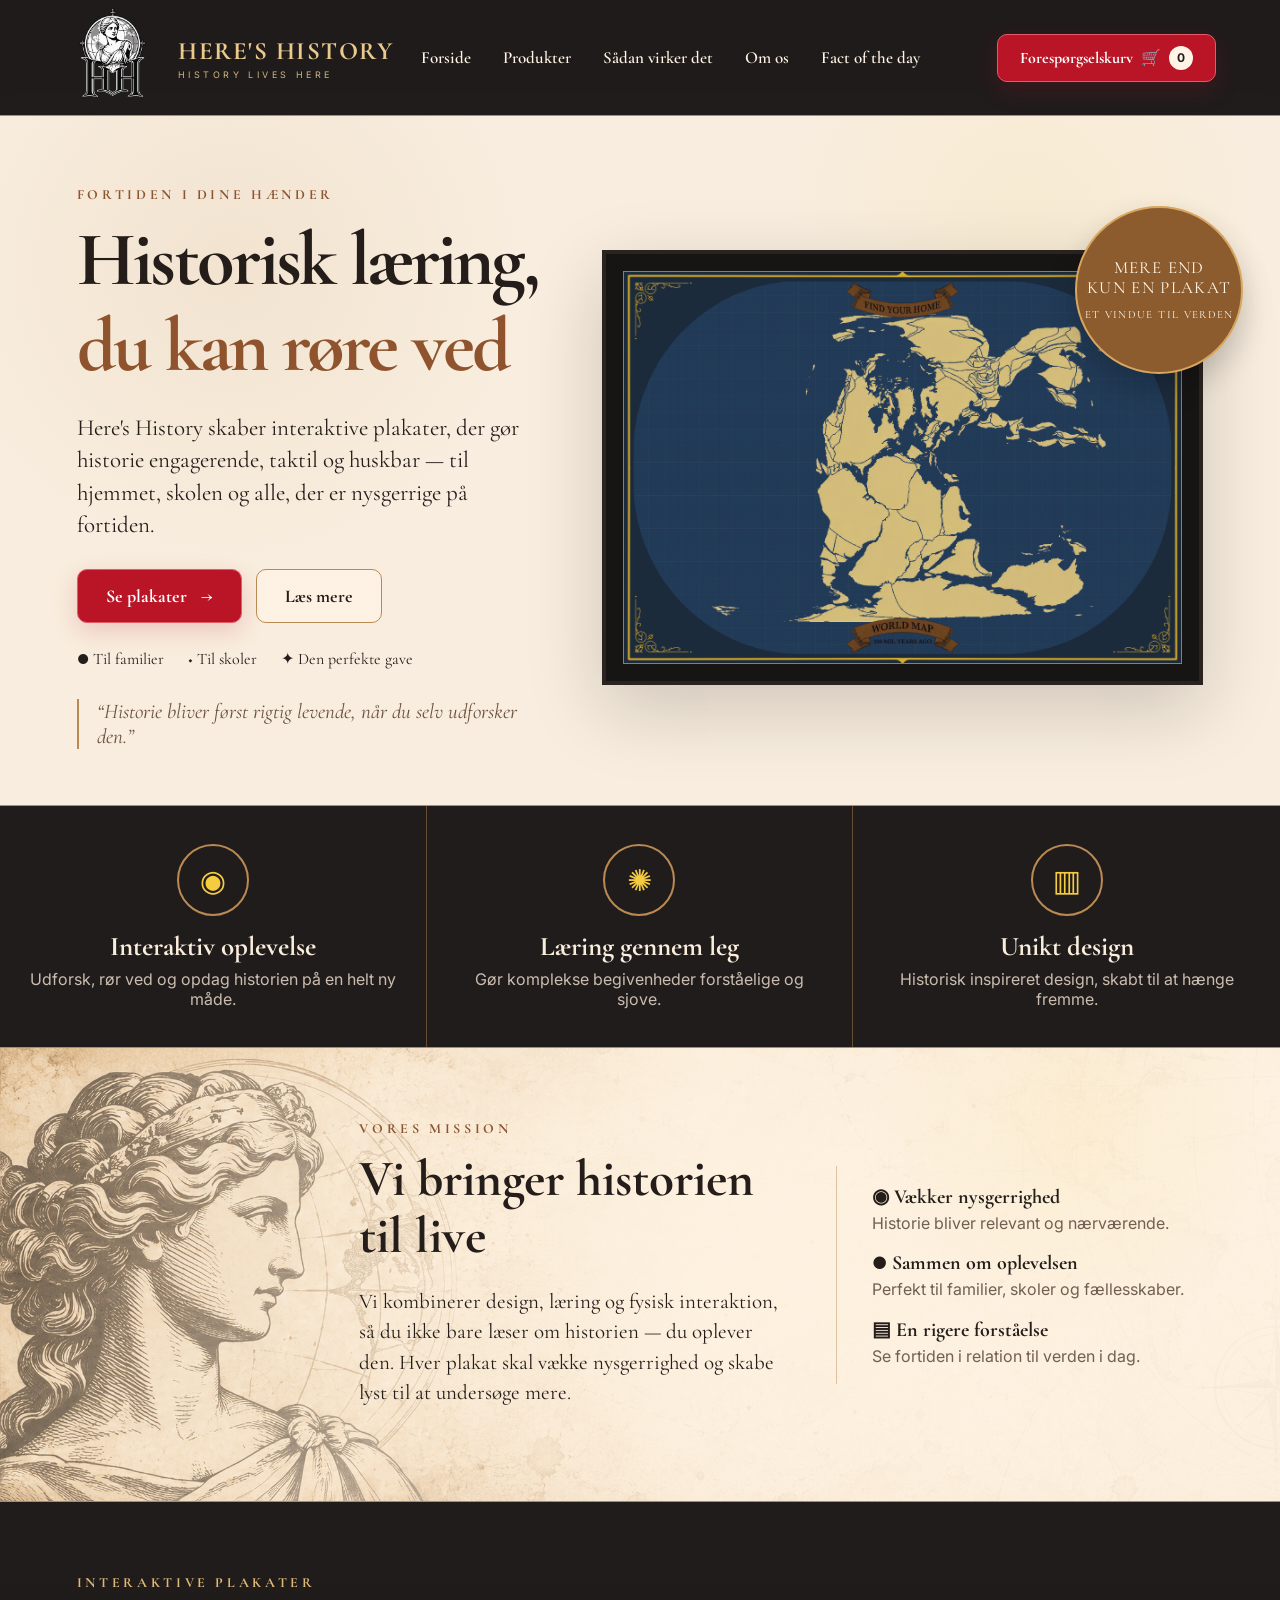
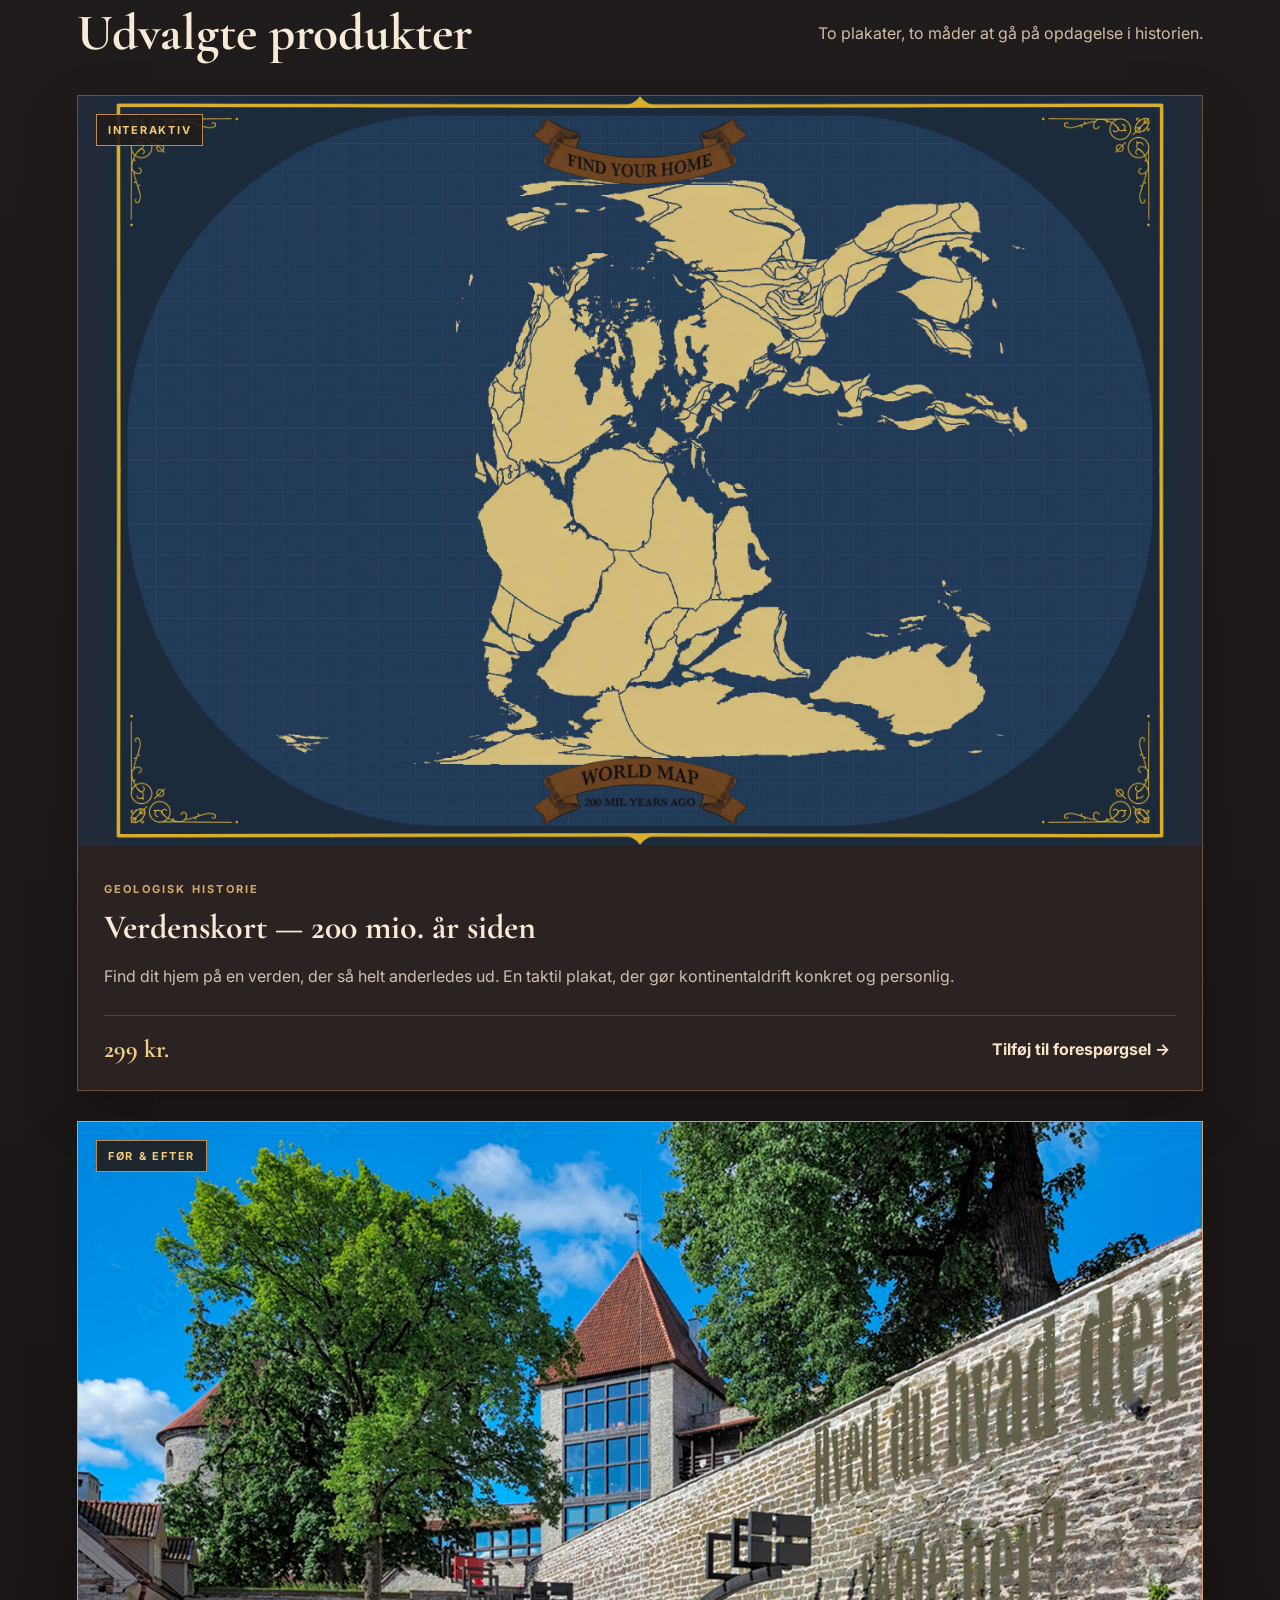
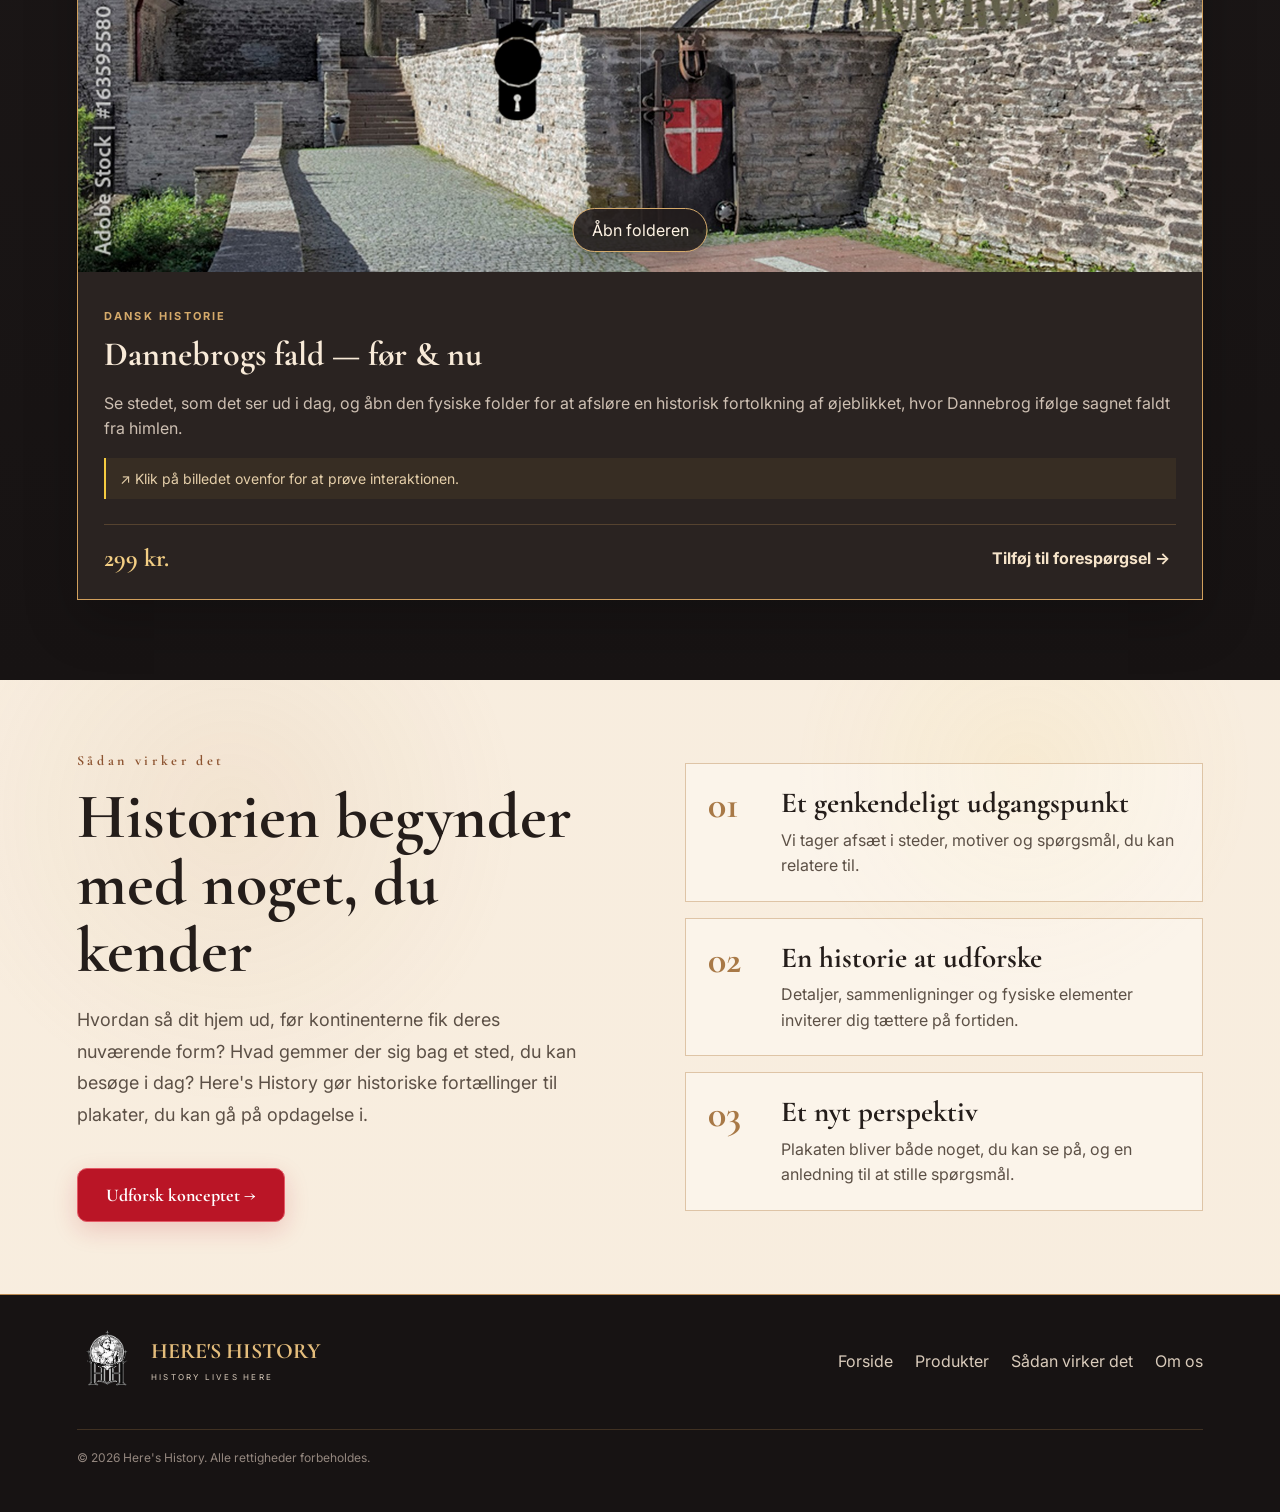
==== commit 55e8f98a: "update produkt" ====
--- a/index.html
+++ b/index.html
@@ -599,80 +599,47 @@
   ====================================================== -->
 
   <section class="story-strip parchment-section">
-
-
-    <p class="eyebrow">
-      SÅDAN VIRKER DET
-    </p>
-
-
-    <h2>
-      Se. Rør. Opdag.
-    </h2>
-
-
-
-    <div class="steps">
-
-
-      <!-- Step 1 -->
-      <div>
-
-          <span>
-            01
-          </span>
-
-        <h3>
-          Se nutiden
-        </h3>
-
+    <div class="concept-home">
+      <div class="concept-home-intro">
+        <p class="eyebrow">Sådan virker det</p>
+        <h2>Historien begynder med noget, du kender</h2>
         <p>
-          Start med det sted, kort eller motiv,
-          du kender i dag.
+          Hvordan så dit hjem ud, før kontinenterne fik deres nuværende form?
+          Hvad gemmer der sig bag et sted, du kan besøge i dag?
+          Here's History gør historiske fortællinger til plakater,
+          du kan gå på opdagelse i.
         </p>
-
-      </div>
-
-
-      <!-- Step 2 -->
-      <div>
-
-          <span>
-            02
-          </span>
-
-        <h3>
-          Interagér
-        </h3>
-
-        <p>
-          Åbn, flyt, markér eller undersøg
-          plakaten fysisk.
-        </p>
-
-      </div>
-
-
-      <!-- Step 3 -->
-      <div>
-
-          <span>
-            03
-          </span>
-
-        <h3>
-          Oplev historien
-        </h3>
-
-        <p>
-          Sammenlign fortid og nutid
-          og forstå historien i en ny kontekst.
-        </p>
-
-      </div>
-
-    </div>
-
+        <a class="btn btn-red" href="saadan-virker-det.html">
+          Udforsk konceptet →
+        </a>
+      </div>
+
+      <div class="concept-home-points">
+        <article>
+          <span>01</span>
+          <div>
+            <h3>Et genkendeligt udgangspunkt</h3>
+            <p>Vi tager afsæt i steder, motiver og spørgsmål, du kan relatere til.</p>
+          </div>
+        </article>
+
+        <article>
+          <span>02</span>
+          <div>
+            <h3>En historie at udforske</h3>
+            <p>Detaljer, sammenligninger og fysiske elementer inviterer dig tættere på fortiden.</p>
+          </div>
+        </article>
+
+        <article>
+          <span>03</span>
+          <div>
+            <h3>Et nyt perspektiv</h3>
+            <p>Plakaten bliver både noget, du kan se på, og en anledning til at stille spørgsmål.</p>
+          </div>
+        </article>
+      </div>
+    </div>
   </section>
 
 
--- a/responsive.css
+++ b/responsive.css
@@ -1059,4 +1059,237 @@
   padding-right: 15px;
  }
 
+}
+
+
+
+
+/* Produktside: to store plakater med informationsbjælke */
+.product-page .catalog-section {
+ max-width: 1320px;
+ margin: auto;
+ padding: 72px clamp(20px, 6vw, 90px) 90px;
+}
+
+.product-page .catalog-heading {
+ margin-bottom: 48px;
+}
+
+.product-page .catalog-grid {
+ display: grid;
+ grid-template-columns: repeat(2, minmax(0, 1fr));
+ gap: clamp(24px, 5vw, 80px);
+ align-items: start;
+}
+
+.product-page .catalog-card {
+ width: 100%;
+ max-width: none;
+ margin: 0;
+ background: transparent;
+ color: #241c18;
+ border: 0;
+}
+
+.product-page .catalog-image {
+ aspect-ratio: 1.2 / 1;
+ height: auto;
+ background: #dedbd4;
+}
+
+.product-page .catalog-image > img {
+ display: block;
+ object-fit: cover;
+}
+
+.product-page .catalog-bio {
+ display: grid;
+ place-items: center;
+ min-height: 66px;
+ padding: 12px 16px;
+ background: #d5c9b7;
+ color: #241c18;
+ font: 600 clamp(19px, 2.1vw, 26px)/1.25 'Cormorant Garamond', serif;
+ text-align: center;
+}
+
+.product-page .catalog-info {
+ padding: 22px 0 0;
+}
+
+.product-page .catalog-info h2 {
+ color: #241c18;
+}
+
+.product-page .catalog-info > p:not(.eyebrow) {
+ color: #584d43;
+}
+
+.product-page .catalog-bottom {
+ border-top-color: #a99379;
+}
+
+.product-page .catalog-help {
+ margin-top: 48px;
+}
+
+@media (max-width: 700px) {
+ .product-page .catalog-section {
+  padding: 48px 20px 65px;
+ }
+
+ .product-page .catalog-grid {
+  grid-template-columns: 1fr;
+  gap: 48px;
+ }
+
+ .product-page .catalog-heading {
+  margin-bottom: 32px;
+ }
+}
+
+/* Vis hele billederne i produktkort på forside og produktside */
+.products-section .product-media,
+.product-page .catalog-image {
+ aspect-ratio: 3 / 2;
+ height: auto;
+ background: #222a3a;
+}
+
+.products-section .product-media img,
+.product-page .catalog-image > img {
+ width: 100%;
+ height: 100%;
+ object-fit: contain;
+ object-position: center;
+}
+
+
+/* Koncept på forsiden */
+.concept-home {
+ max-width: 1300px;
+ margin: auto;
+ display: grid;
+ grid-template-columns: 1fr 1fr;
+ align-items: center;
+ gap: clamp(40px, 7vw, 110px);
+}
+
+.concept-home-intro h2,
+.concept-close h2 {
+ font: 700 clamp(42px, 5vw, 68px)/1.05 'Cormorant Garamond', serif;
+ margin: 12px 0 20px;
+}
+
+.concept-home-intro > p:not(.eyebrow),
+.concept-close > p:not(.eyebrow) {
+ font-size: 18px;
+ line-height: 1.75;
+ color: #5c5046;
+}
+
+.concept-home-intro .btn {
+ margin-top: 20px;
+}
+
+.concept-home-points {
+ display: grid;
+ gap: 16px;
+}
+
+.concept-home-points article {
+ display: grid;
+ grid-template-columns: 55px 1fr;
+ gap: 18px;
+ padding: 22px;
+ border: 1px solid var(--line);
+ background: rgba(255, 255, 255, .35);
+}
+
+.concept-home-points span {
+ color: #a87947;
+ font: 700 38px/1 'Cormorant Garamond', serif;
+}
+
+.concept-home-points h3 {
+ font: 700 29px/1.15 'Cormorant Garamond', serif;
+ margin: 0 0 8px;
+}
+
+.concept-home-points p {
+ color: #5c5046;
+ line-height: 1.6;
+ margin: 0;
+}
+
+/* Koncept på undersiden */
+.concept-examples {
+ max-width: 1250px;
+ margin: 65px auto 0;
+ display: grid;
+ gap: 75px;
+}
+
+.concept-example {
+ display: grid;
+ grid-template-columns: 1fr 1fr;
+ align-items: center;
+ gap: clamp(30px, 5vw, 70px);
+}
+
+.concept-example-reverse .concept-example-image {
+ order: 2;
+}
+
+.concept-example-image {
+ background: #222a3a;
+ border: 8px solid #211c1c;
+ box-shadow: var(--shadow);
+}
+
+.concept-example-image img {
+ display: block;
+ width: 100%;
+ aspect-ratio: 3 / 2;
+ object-fit: contain;
+}
+
+.concept-example-text h2 {
+ font: 700 clamp(36px, 4vw, 54px)/1.1 'Cormorant Garamond', serif;
+ margin: 10px 0 20px;
+}
+
+.concept-example-text p:not(.eyebrow) {
+ color: #5c5046;
+ font-size: 18px;
+ line-height: 1.75;
+}
+
+.concept-close {
+ max-width: 800px;
+ margin: 90px auto 0;
+ text-align: center;
+}
+
+.concept-close .btn {
+ margin-top: 18px;
+}
+
+@media (max-width: 800px) {
+ .concept-home,
+ .concept-example {
+  grid-template-columns: 1fr;
+ }
+
+ .concept-example-reverse .concept-example-image {
+  order: 0;
+ }
+
+ .concept-examples {
+  gap: 55px;
+ }
+
+ .concept-close {
+  margin-top: 70px;
+ }
 }
